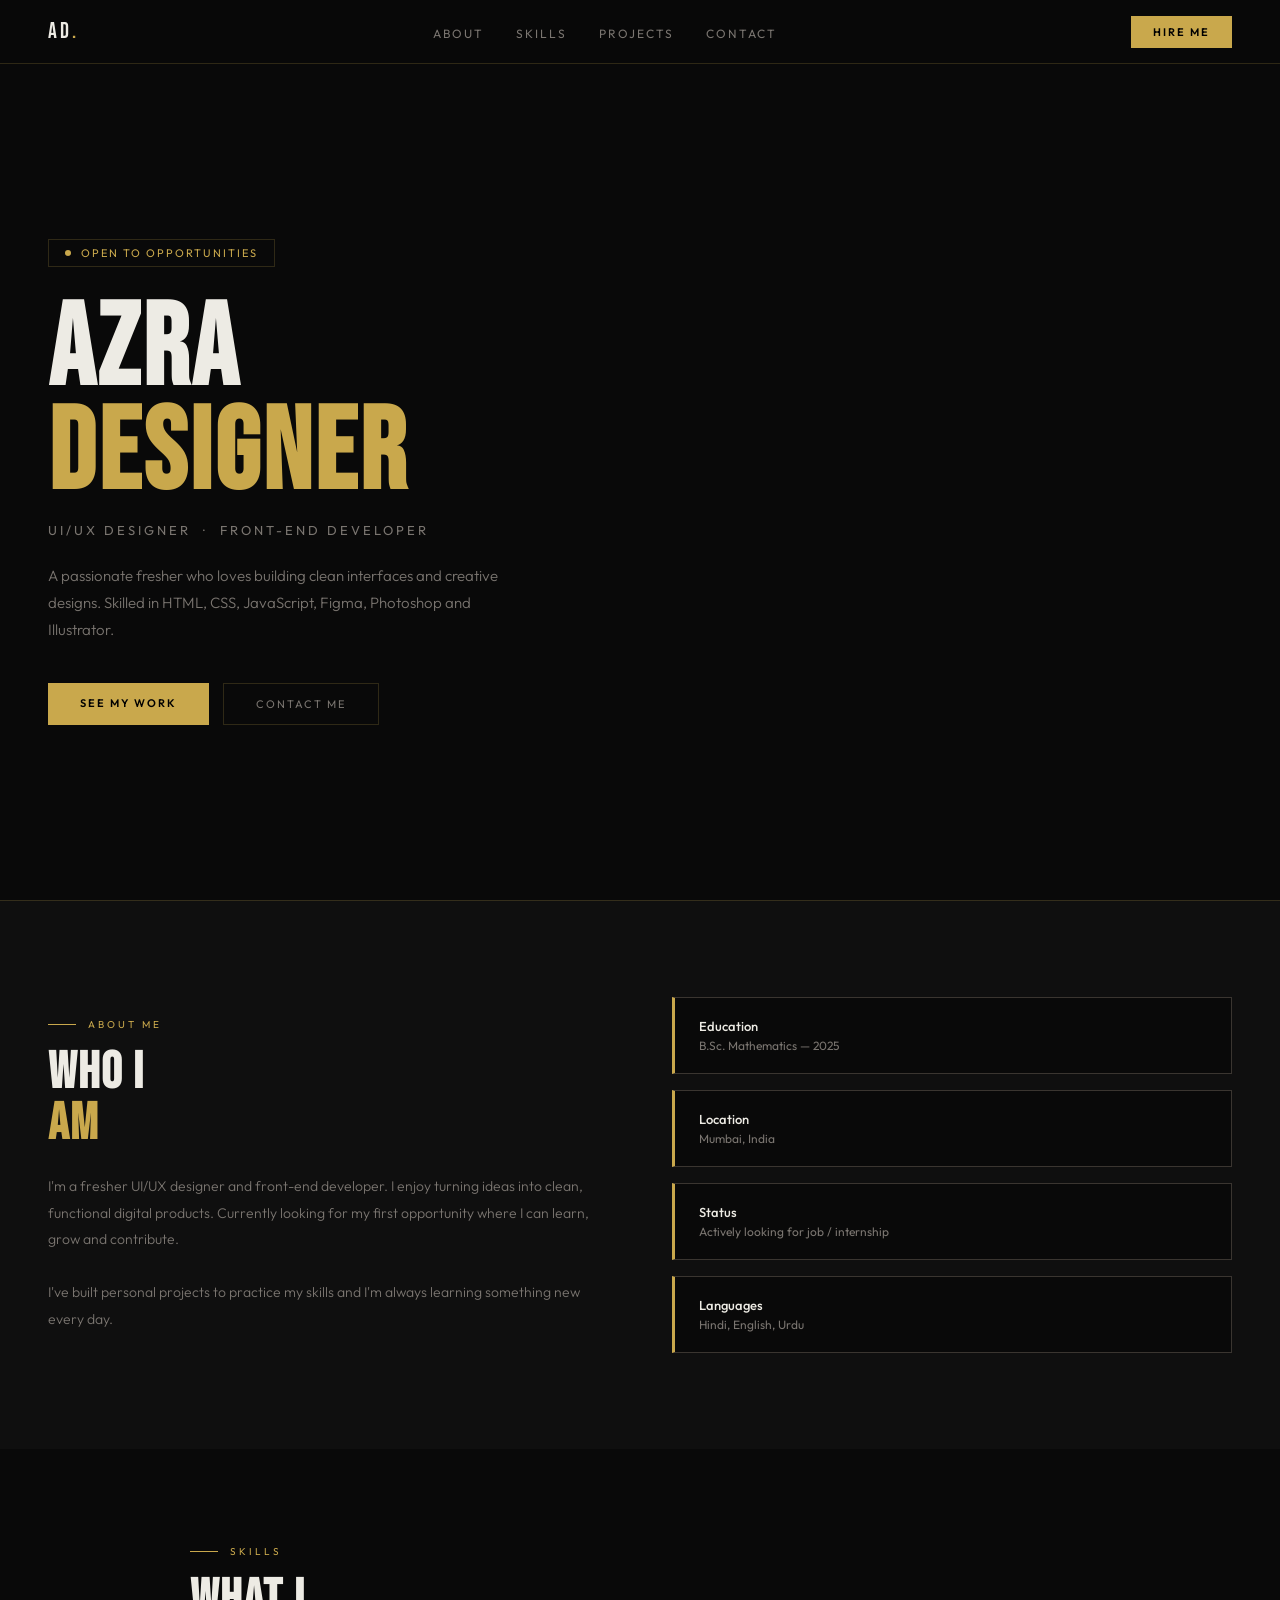
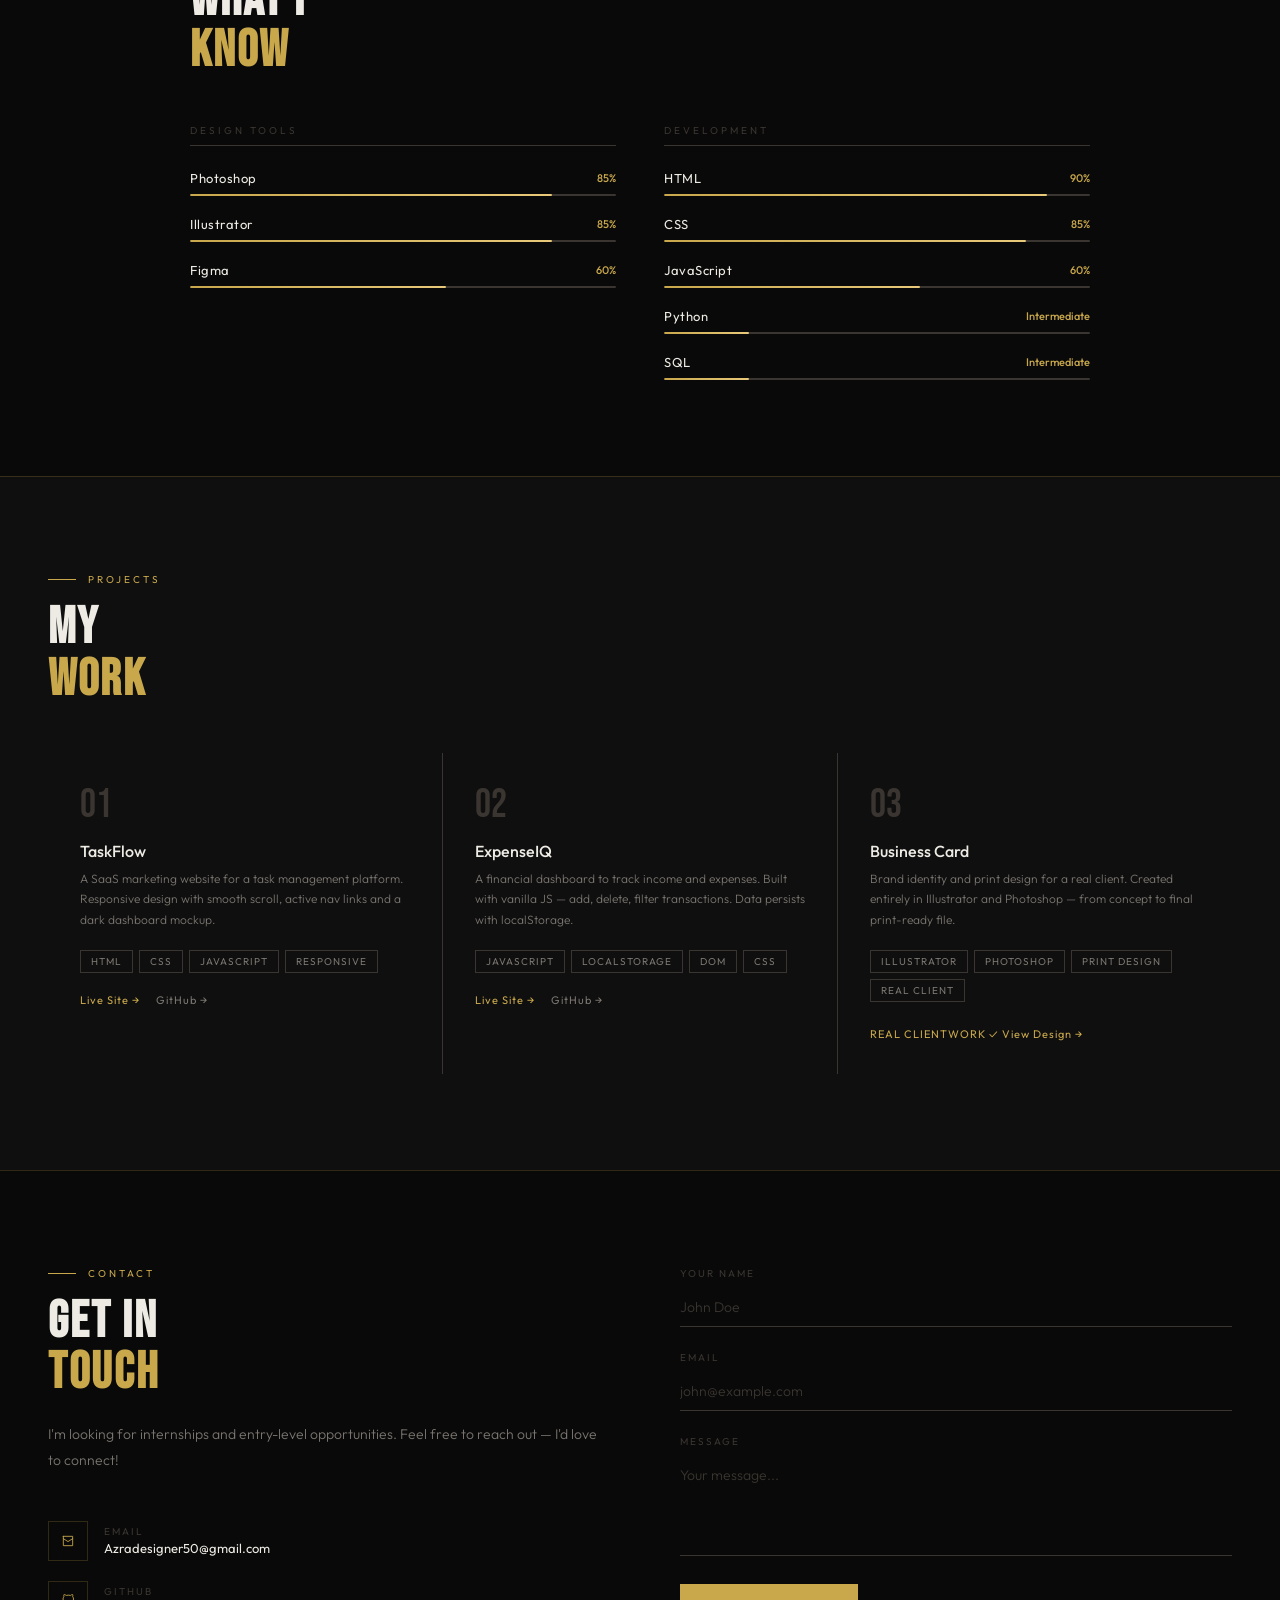
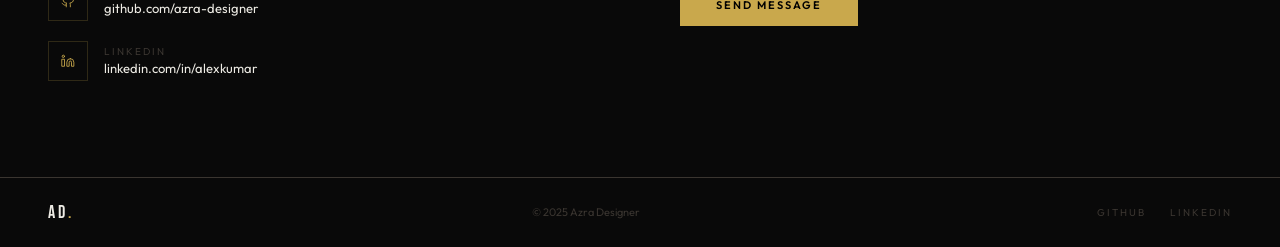
==== index.html @ 14e87a09 "initial portfolio website" ====
<!DOCTYPE html>
<html lang="en">

<head>
    <meta charset="UTF-8">
    <meta name="viewport" content="width=device-width, initial-scale=1.0">
    <title>Azra Designer — Portfolio</title>
    <link href="https://fonts.googleapis.com/css2?family=Bebas+Neue&family=Outfit:wght@300;400;500;600&display=swap"
        rel="stylesheet">

    <link rel="stylesheet" href="style.css">
    <script src="script.js" defer></script>
</head>

<body>

    <nav>
        <div class="logo">AD<span>.</span></div>
        <ul class="nav-links">
            <li><a href="#about">About</a></li>
            <li><a href="#skills">Skills</a></li>
            <li><a href="#projects">Projects</a></li>
            <li><a href="#contact">Contact</a></li>
        </ul>
        <a href="#contact" class="nav-btn">Hire me</a>
    </nav>

    <!-- HERO -->
    <section class="hero">
        <div class="hero-inner">
            <div class="hero-tag">Open to opportunities</div>
            <h1 class="hero-name">Azra<br><span>Designer</span></h1>
            <div class="hero-sub">UI/UX Designer &nbsp;·&nbsp; Front-end Developer</div>
            <p class="hero-desc">
                A passionate fresher who loves building clean interfaces and creative designs. Skilled in HTML, CSS,
                JavaScript, Figma, Photoshop and Illustrator.
            </p>
            <div class="hero-btns">
                <a href="#projects" class="btn-gold">See my work</a>
                <a href="#contact" class="btn-outline">Contact me</a>
            </div>
        </div>
    </section>

    <!-- ABOUT -->
    <section class="about" id="about">
        <div class="about-inner reveal">
            <div>
                <div class="section-tag"><span>About me</span></div>
                <h2 class="section-title">WHO I<br><span>AM</span></h2>
                <p class="about-text">
                    I'm a fresher UI/UX designer and front-end developer. I enjoy turning ideas into clean, functional
                    digital products. Currently looking for my first opportunity where I can learn, grow and contribute.
                    <br><br>
                    I've built personal projects to practice my skills and I'm always learning something new every day.
                </p>
            </div>
            <div class="about-cards">
                <div class="about-card">
                    <div class="about-card-title">Education</div>
                    <div class="about-card-sub">B.Sc. Mathematics — 2025</div>
                </div>
                <div class="about-card">
                    <div class="about-card-title">Location</div>
                    <div class="about-card-sub">Mumbai, India</div>
                </div>
                <div class="about-card">
                    <div class="about-card-title">Status</div>
                    <div class="about-card-sub">Actively looking for job / internship</div>
                </div>
                <div class="about-card">
                    <div class="about-card-title">Languages</div>
                    <div class="about-card-sub">Hindi, English, Urdu</div>
                </div>
            </div>
        </div>
    </section>

    <!-- SKILLS -->
    <section class="skills" id="skills">
        <div class="skills-inner">
            <div class="reveal">
                <div class="section-tag"><span>Skills</span></div>
                <h2 class="section-title">WHAT I<br><span>KNOW</span></h2>
            </div>
            <div class="skills-grid reveal">
                <div>
                    <div class="skill-group-title">Design tools</div>
                    <div class="skill-rows">
                        <div class="skill-row">
                            <div class="skill-row-top"><span class="skill-label">Photoshop</span><span
                                    class="skill-pct">85%</span></div>
                            <div class="skill-bar">
                                <div class="skill-fill" data-w="85"></div>
                            </div>
                        </div>
                        <div class="skill-row">
                            <div class="skill-row-top"><span class="skill-label">Illustrator</span><span
                                    class="skill-pct">85%</span></div>
                            <div class="skill-bar">
                                <div class="skill-fill" data-w="85"></div>
                            </div>
                        </div>
                        <div class="skill-row">
                            <div class="skill-row-top"><span class="skill-label">Figma</span><span
                                    class="skill-pct">60%</span></div>
                            <div class="skill-bar">
                                <div class="skill-fill" data-w="60"></div>
                            </div>
                        </div>
                    </div>
                </div>
                <div>
                    <div class="skill-group-title">Development</div>
                    <div class="skill-rows">
                        <div class="skill-row">
                            <div class="skill-row-top"><span class="skill-label">HTML</span><span
                                    class="skill-pct">90%</span></div>
                            <div class="skill-bar">
                                <div class="skill-fill" data-w="90"></div>
                            </div>
                        </div>
                        <div class="skill-row">
                            <div class="skill-row-top"><span class="skill-label">CSS</span><span
                                    class="skill-pct">85%</span></div>
                            <div class="skill-bar">
                                <div class="skill-fill" data-w="85"></div>
                            </div>
                        </div>
                        <div class="skill-row">
                            <div class="skill-row-top"><span class="skill-label">JavaScript</span><span
                                    class="skill-pct">60%</span></div>
                            <div class="skill-bar">
                                <div class="skill-fill" data-w="60"></div>
                            </div>
                        </div>

                        <div class="skill-row">
                            <div class="skill-row-top"><span class="skill-label">Python</span><span
                                    class="skill-pct">Intermediate</span></div>
                            <div class="skill-bar">
                                <div class="skill-fill" data-w="20"></div>
                            </div>
                        </div>
                        <div class="skill-row">
                            <div class="skill-row-top"><span class="skill-label">SQL</span><span
                                    class="skill-pct">Intermediate</span></div>
                            <div class="skill-bar">
                                <div class="skill-fill" data-w="20"></div>
                            </div>
                        </div>
                    </div>
                </div>
            </div>
        </div>
    </section>

    <!-- PROJECTS -->



    <!-- PROJECTS -->
    <section class="projects" id="projects">
        <div class="reveal">
            <div class="section-tag"><span>Projects</span></div>
            <h2 class="section-title">MY<br><span>WORK</span></h2>
        </div>
        <div class="projects-grid reveal">

            <div class="project-card">
                <div class="project-num">01</div>
                <div class="project-name">TaskFlow</div>
                <p class="project-info">A SaaS marketing website for a task management platform. Responsive design with
                    smooth scroll, active nav links and a dark dashboard mockup.</p>
                <div class="project-pills">
                    <span class="pill">HTML</span>
                    <span class="pill">CSS</span>
                    <span class="pill">JavaScript</span>
                    <span class="pill">Responsive</span>
                </div>
                <div style="display:flex;gap:1rem;margin-top:0.5rem;">
                    <a href=" https://azra-designer.github.io/PRODUCT-WEBSITE/" target="_blank" class="project-link"
                        style="opacity:1;">Live Site →</a>
                    <a href="https://github.com/Azra-designer?tab=repositories" target="_blank" class="project-link"
                        style="opacity:1;color:#7a7570;">GitHub →</a>
                </div>
            </div>

            <div class="project-card">
                <div class="project-num">02</div>
                <div class="project-name">ExpenseIQ</div>
                <p class="project-info">A financial dashboard to track income and expenses. Built with vanilla JS — add,
                    delete, filter transactions. Data persists with localStorage.</p>
                <div class="project-pills">
                    <span class="pill">JavaScript</span>
                    <span class="pill">localStorage</span>
                    <span class="pill">DOM</span>
                    <span class="pill">CSS</span>
                </div>
                <div style="display:flex;gap:1rem;margin-top:0.5rem;">
                    <a href="https://azra-designer.github.io/expense-tracker/" target="_blank" class="project-link"
                        style="opacity:1;">Live
                        Site →</a>
                    <a href="https://github.com/Azra-designer?tab=repositories" target="_blank" class="project-link"
                        style="opacity:1;color:#7a7570;">GitHub →</a>
                </div>
            </div>

            <div class="project-card">
                <div class="project-num">03</div>
                <div class="project-name">Business Card</div>
                <p class="project-info">Brand identity and print design for a real client. Created entirely in
                    Illustrator and Photoshop — from concept to final print-ready file.</p>
                <div class="project-pills">
                    <span class="pill">Illustrator</span>
                    <span class="pill">Photoshop</span>
                    <span class="pill">Print Design</span>
                    <span class="pill">Real Client</span>
                </div>
                <div style="margin-top:0.5rem;">
                    <span style="font-size:11px;letter-spacing:1px;text-transform:uppercase;color:#C9A84C;">Real
                        ClientWork ✓</span>
                    <a href="https://github.com/Azra-designer/business-card/blob/1de29bd24c59e6d8b1b17e371661de193fc1e377/lucky%20garage3-01.png"
                        target="_blank" class="project-link" style="opacity:1;">
                        View Design →
                    </a>
                </div>
            </div>

        </div>
    </section>



    <!-- CONTACT -->
    <section class="contact" id="contact">
        <div class="contact-inner reveal">
            <div class="contact-left">
                <div class="section-tag"><span>Contact</span></div>
                <h2 class="section-title">GET IN<br><span>TOUCH</span></h2>
                <p class="contact-sub">I'm looking for internships and entry-level opportunities. Feel free to reach out
                    — I'd love to connect!</p>
                <div class="contact-items">
                    <div class="contact-item">
                        <div class="c-icon"><svg viewBox="0 0 24 24">
                                <path d="M4 4h16v16H4V4zm0 4l8 5 8-5" />
                            </svg></div>
                        <div>
                            <div class="c-lbl">Email</div>
                            <div class="c-val">Azradesigner50@gmail.com</div>
                        </div>
                    </div>
                    <div class="contact-item">
                        <div class="c-icon"><svg viewBox="0 0 24 24">
                                <path
                                    d="M9 19c-5 1.5-5-2.5-7-3m14 6v-3.87a3.37 3.37 0 00-.94-2.61c3.14-.35 6.44-1.54 6.44-7A5.44 5.44 0 0020 4.77 5.07 5.07 0 0019.91 1S18.73.65 16 2.48a13.38 13.38 0 00-7 0C6.27.65 5.09 1 5.09 1A5.07 5.07 0 005 4.77a5.44 5.44 0 00-1.5 3.78c0 5.42 3.3 6.61 6.44 7A3.37 3.37 0 009 18.13V22" />
                            </svg></div>
                        <div>
                            <div class="c-lbl">GitHub</div>
                            <div class="c-val">github.com/azra-designer</div>
                        </div>
                    </div>
                    <div class="contact-item">
                        <div class="c-icon"><svg viewBox="0 0 24 24">
                                <path
                                    d="M16 8a6 6 0 016 6v7h-4v-7a2 2 0 00-2-2 2 2 0 00-2 2v7h-4v-7a6 6 0 016-6zM2 9h4v12H2z" />
                                <circle cx="4" cy="4" r="2" />
                            </svg></div>
                        <div>
                            <div class="c-lbl">LinkedIn</div>
                            <div class="c-val">linkedin.com/in/alexkumar</div>
                        </div>
                    </div>
                </div>
            </div>
            <form class="contact-form" onsubmit="return false;">
                <div class="f-group"><label>Your name</label><input type="text" placeholder="John Doe"></div>
                <div class="f-group"><label>Email</label><input type="email" placeholder="john@example.com"></div>
                <div class="f-group"><label>Message</label><textarea placeholder="Your message..."></textarea></div>
                <button class="f-submit" onclick="this.textContent='Sent ✓'; this.style.background='#4a7a3a';">Send
                    message</button>
            </form>
        </div>
    </section>

    <footer>
        <div class="f-logo">AD<span>.</span></div>
        <div class="f-copy">&copy; 2025 Azra Designer</div>
        <div class="f-socials">
            <a href="#">GitHub</a>
            <a href="#">LinkedIn</a>
        </div>
    </footer>
</body>

</html>
---- style.css ----
:root {
  --gold: #C9A84C;
  --gold-dim: rgba(201,168,76,0.12);
  --gold-border: rgba(201,168,76,0.2);
  --bg: #090909;
  --bg2: #0f0f0f;
  --text: #EDEBE4;
  --muted: #7a7570;
  --dim: #3a3530;
}
* { margin:0; padding:0; box-sizing:border-box; }
html { scroll-behavior:smooth; }
body { font-family:'Outfit',sans-serif; background:var(--bg); color:var(--text); }

/* NAV */
nav {
  position:fixed; top:0; left:0; right:0; z-index:100;
  padding:0 3rem; height:64px;
  display:flex; align-items:center; justify-content:space-between;
  background:rgba(9,9,9,0.9); backdrop-filter:blur(12px);
  border-bottom:1px solid var(--gold-border);
}
.logo { font-family:'Bebas Neue',cursive; font-size:22px; letter-spacing:3px; color:var(--text); }
.logo span { color:var(--gold); }
.nav-links { display:flex; gap:2rem; list-style:none; }
.nav-links a { font-size:12px; letter-spacing:2px; text-transform:uppercase; color:var(--muted); text-decoration:none; transition:color 0.3s; }
.nav-links a:hover { color:var(--gold); }
.nav-btn { font-size:11px; letter-spacing:2px; text-transform:uppercase; color:#000; background:var(--gold); padding:9px 22px; text-decoration:none; font-weight:600; transition:opacity 0.3s; }
.nav-btn:hover { opacity:0.85; }

/* HERO */
.hero {
  min-height:100vh; display:flex; align-items:center;
  padding:0 3rem; padding-top:64px; position:relative; overflow:hidden;
}
/* .hero::before {
  content:''; position:absolute; inset:0;
  background-image: linear-gradient(rgba(201,168,76,0.03) 1px,transparent 1px), linear-gradient(90deg,rgba(201,168,76,0.03) 1px,transparent 1px);
  background-size:50px 50px;
} */
.hero-inner { position:relative; z-index:2; max-width:700px; }
.hero-tag {
  display:inline-flex; align-items:center; gap:10px;
  border:1px solid var(--gold-border); padding:6px 16px;
  font-size:11px; letter-spacing:2px; text-transform:uppercase; color:var(--gold);
  margin-bottom:2rem;
}
.hero-tag::before { content:''; width:6px; height:6px; background:var(--gold); border-radius:50%; animation:blink 2s infinite; }
@keyframes blink { 0%,100%{opacity:1} 50%{opacity:0.3} }

.hero-name { font-family:'Bebas Neue',cursive; font-size:clamp(60px,9vw,120px); line-height:0.9; letter-spacing:3px; margin-bottom:1rem; }
.hero-name span { color:var(--gold); }
.hero-sub { font-size:13px; letter-spacing:3px; text-transform:uppercase; color:var(--muted); margin-bottom:1.5rem; }
.hero-desc { font-size:15px; color:var(--muted); line-height:1.8; font-weight:300; max-width:480px; margin-bottom:2.5rem; }
.hero-btns { display:flex; gap:14px; }
.btn-gold { background:var(--gold); color:#000; font-size:11px; letter-spacing:2px; text-transform:uppercase; padding:13px 32px; text-decoration:none; font-weight:600; transition:opacity 0.3s; }
.btn-gold:hover { opacity:0.85; }
.btn-outline { border:1px solid var(--gold-border); color:var(--muted); font-size:11px; letter-spacing:2px; text-transform:uppercase; padding:13px 32px; text-decoration:none; transition:all 0.3s; }
.btn-outline:hover { border-color:var(--gold); color:var(--gold); }

/* ABOUT */
.about { padding:6rem 3rem; background:var(--bg2); border-top:1px solid var(--gold-border); }
.about-inner { display:grid; grid-template-columns:1fr 1fr; gap:4rem; align-items:center; }
.section-tag { display:flex; align-items:center; gap:12px; margin-bottom:1rem; }
.section-tag::before { content:''; width:28px; height:1px; background:var(--gold); }
.section-tag span { font-size:10px; letter-spacing:3px; text-transform:uppercase; color:var(--gold); }
.section-title { font-family:'Bebas Neue',cursive; font-size:clamp(36px,4vw,52px); letter-spacing:2px; line-height:1; margin-bottom:1.5rem; }
.section-title span { color:var(--gold); }
.about-text { font-size:14px; color:var(--muted); line-height:1.9; font-weight:300; }
.about-cards { display:flex; flex-direction:column; gap:1rem; }
.about-card {
  background:var(--bg); border:1px solid var(--dim);
  padding:1.25rem 1.5rem; border-left:3px solid var(--gold);
}
.about-card-title { font-size:13px; font-weight:500; margin-bottom:4px; }
.about-card-sub { font-size:12px; color:var(--muted); }

/* SKILLS */
.skills { padding:6rem 3rem; }
.skills-inner { max-width:900px; margin:0 auto; }
.skills-grid { display:grid; grid-template-columns:1fr 1fr; gap:3rem; margin-top:3rem; }
.skill-group-title { font-size:10px; letter-spacing:3px; text-transform:uppercase; color:var(--dim); margin-bottom:1.5rem; padding-bottom:8px; border-bottom:1px solid var(--dim); }
.skill-rows { display:flex; flex-direction:column; gap:1.25rem; }
.skill-row { display:flex; flex-direction:column; gap:8px; }
.skill-row-top { display:flex; justify-content:space-between; align-items:center; }
.skill-label { font-size:13px; color:var(--text); letter-spacing:0.5px; }
.skill-pct { font-size:11px; color:var(--gold); font-weight:500; }
.skill-bar { height:2px; background:var(--dim); border-radius:2px; overflow:hidden; }
.skill-fill { height:100%; background:linear-gradient(90deg,var(--gold),#E8C97A); border-radius:2px; width:0; transition:width 1.2s cubic-bezier(0.4,0,0.2,1); }

/* PROJECTS */
.projects { padding:6rem 3rem; background:var(--bg2); border-top:1px solid var(--gold-border); }
.projects-grid { display:grid; grid-template-columns:repeat(3,1fr); gap:1px; background:var(--dim); margin-top:3rem; }
.project-card {
  background:var(--bg2); padding:2rem;
  position:relative; overflow:hidden; transition:background 0.3s;
}
.project-card:hover { background:var(--bg); }
.project-card::after {
  content:''; position:absolute; bottom:0; left:0; width:100%; height:2px;
  background:var(--gold); transform:scaleX(0); transform-origin:left; transition:transform 0.4s;
}
.project-card:hover::after { transform:scaleX(1); }
.project-num { font-family:'Bebas Neue',cursive; font-size:40px; color:var(--dim); line-height:1; margin-bottom:1rem; transition:color 0.3s; }
.project-card:hover .project-num { color:var(--gold-border); }
.project-name { font-size:16px; font-weight:500; margin-bottom:0.5rem; }
.project-info { font-size:12px; color:var(--muted); line-height:1.7; margin-bottom:1.25rem; font-weight:300; }
.project-pills { display:flex; flex-wrap:wrap; gap:6px; margin-bottom:1.25rem; }
.pill { font-size:10px; letter-spacing:1px; text-transform:uppercase; padding:4px 10px; border:1px solid var(--dim); color:var(--muted); }
.project-link { font-size:11px; letter-spacing:1px; color:var(--gold); text-decoration:none; display:inline-flex; align-items:center; gap:6px; opacity:0; transition:opacity 0.3s; }
.project-card:hover .project-link { opacity:1; }

/* CONTACT */
.contact { padding:6rem 3rem; border-top:1px solid var(--gold-border); }
.contact-inner { display:grid; grid-template-columns:1fr 1fr; gap:5rem; }
.contact-left {}
.contact-sub { font-size:14px; color:var(--muted); line-height:1.8; font-weight:300; margin-top:1.5rem; margin-bottom:3rem; }
.contact-items { display:flex; flex-direction:column; gap:1.25rem; }
.contact-item { display:flex; align-items:center; gap:1rem; }
.c-icon { width:40px; height:40px; border:1px solid var(--gold-border); display:flex; align-items:center; justify-content:center; flex-shrink:0; }
.c-icon svg { width:14px; height:14px; stroke:var(--gold); fill:none; stroke-width:1.5; stroke-linecap:round; }
.c-lbl { font-size:10px; letter-spacing:2px; text-transform:uppercase; color:var(--dim); }
.c-val { font-size:13px; color:var(--text); margin-top:2px; }
.contact-form { display:flex; flex-direction:column; gap:1.5rem; }
.f-group label { display:block; font-size:10px; letter-spacing:2px; text-transform:uppercase; color:var(--dim); margin-bottom:8px; }
.f-group input, .f-group textarea {
  width:100%; background:transparent; border:none; border-bottom:1px solid var(--dim);
  padding:10px 0; color:var(--text); font-family:'Outfit',sans-serif; font-size:14px; font-weight:300; outline:none; transition:border-color 0.3s;
}
.f-group input:focus, .f-group textarea:focus { border-bottom-color:var(--gold); }
.f-group textarea { resize:none; height:100px; }
.f-group input::placeholder, .f-group textarea::placeholder { color:var(--dim); }
.f-submit {
  background:var(--gold); color:#000; border:none; font-family:'Outfit',sans-serif;
  font-size:11px; letter-spacing:2px; text-transform:uppercase; padding:14px 36px;
  cursor:pointer; font-weight:600; align-self:flex-start; transition:opacity 0.3s;
}
.f-submit:hover { opacity:0.85; }

/* FOOTER */
footer {
  padding:1.5rem 3rem; border-top:1px solid var(--dim);
  display:flex; align-items:center; justify-content:space-between;
}
.f-logo { font-family:'Bebas Neue',cursive; font-size:18px; letter-spacing:3px; }
.f-logo span { color:var(--gold); }
.f-copy { font-size:11px; color:var(--dim); }
.f-socials { display:flex; gap:1.5rem; }
.f-socials a { font-size:10px; letter-spacing:2px; text-transform:uppercase; color:var(--dim); text-decoration:none; transition:color 0.3s; }
.f-socials a:hover { color:var(--gold); }

/* REVEAL */
.reveal { opacity:0; transform:translateY(24px); transition:opacity 0.7s ease, transform 0.7s ease; }
.reveal.on { opacity:1; transform:translateY(0); }
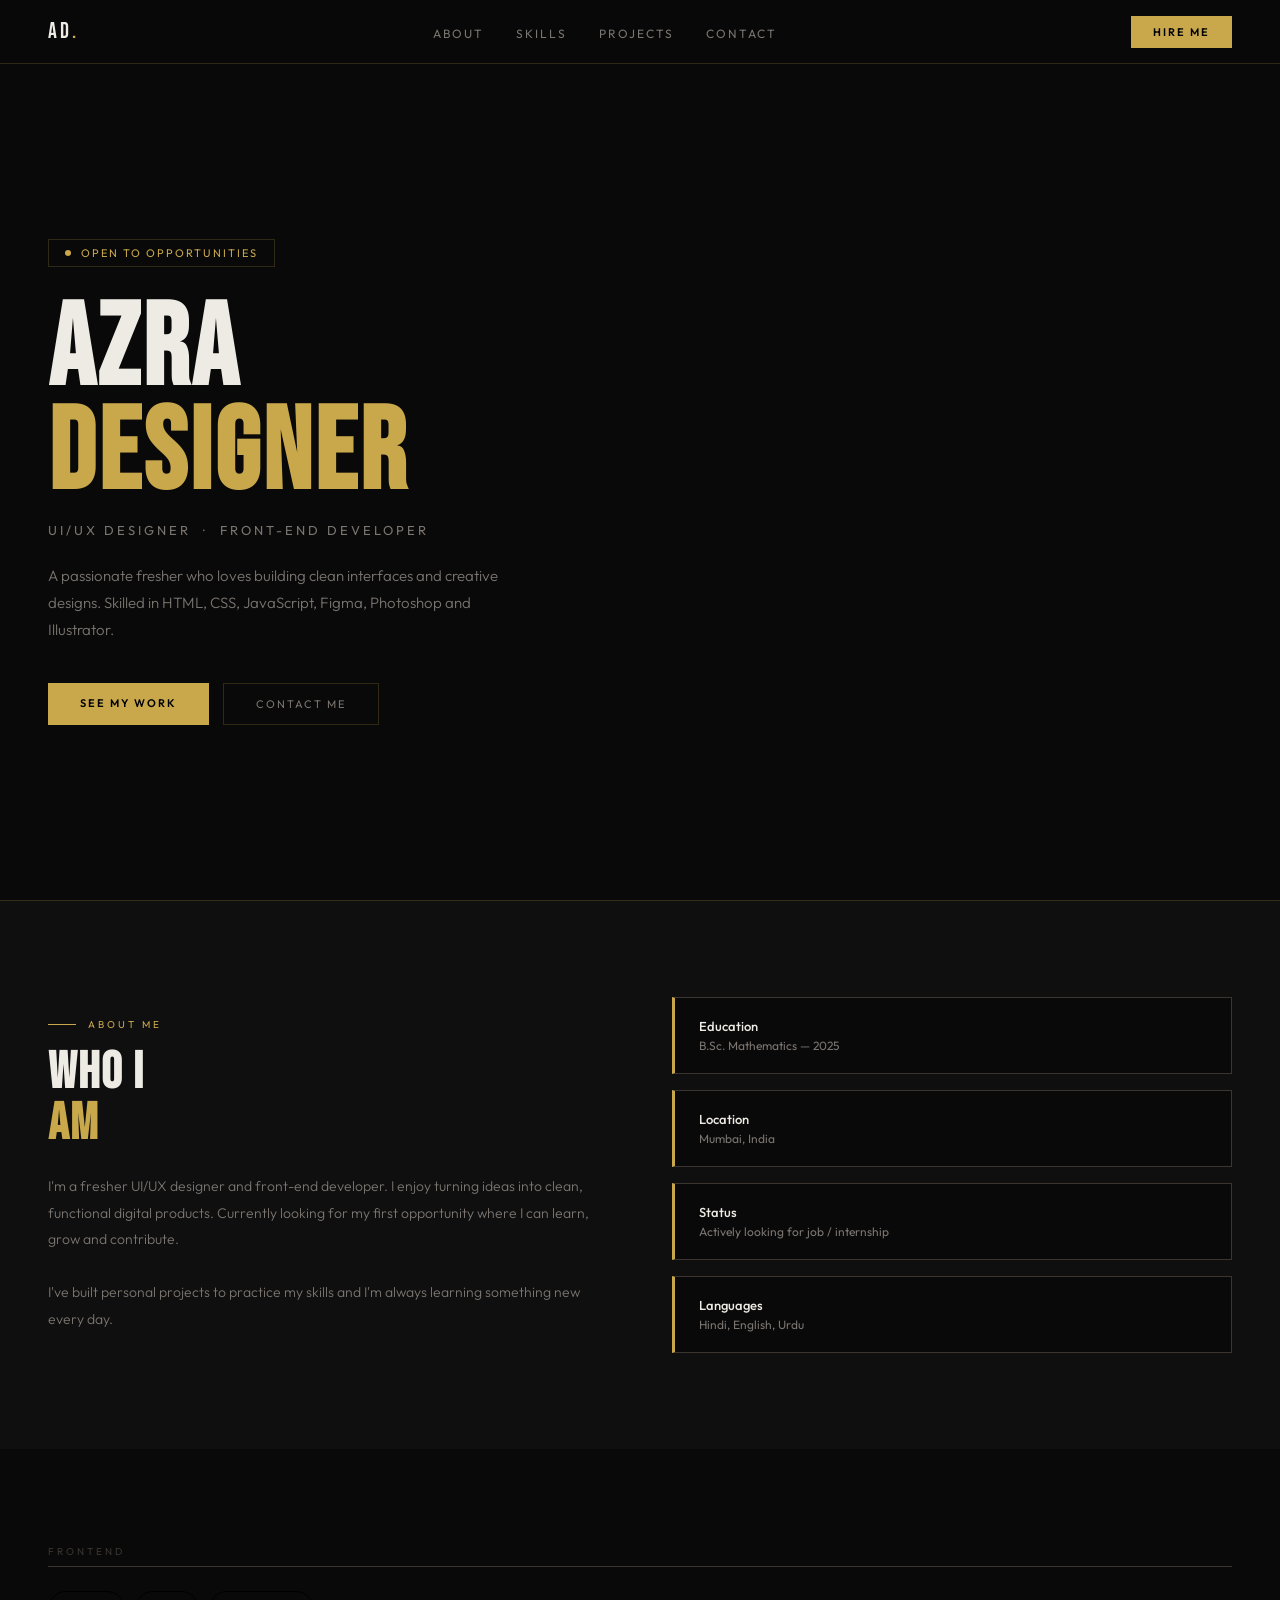
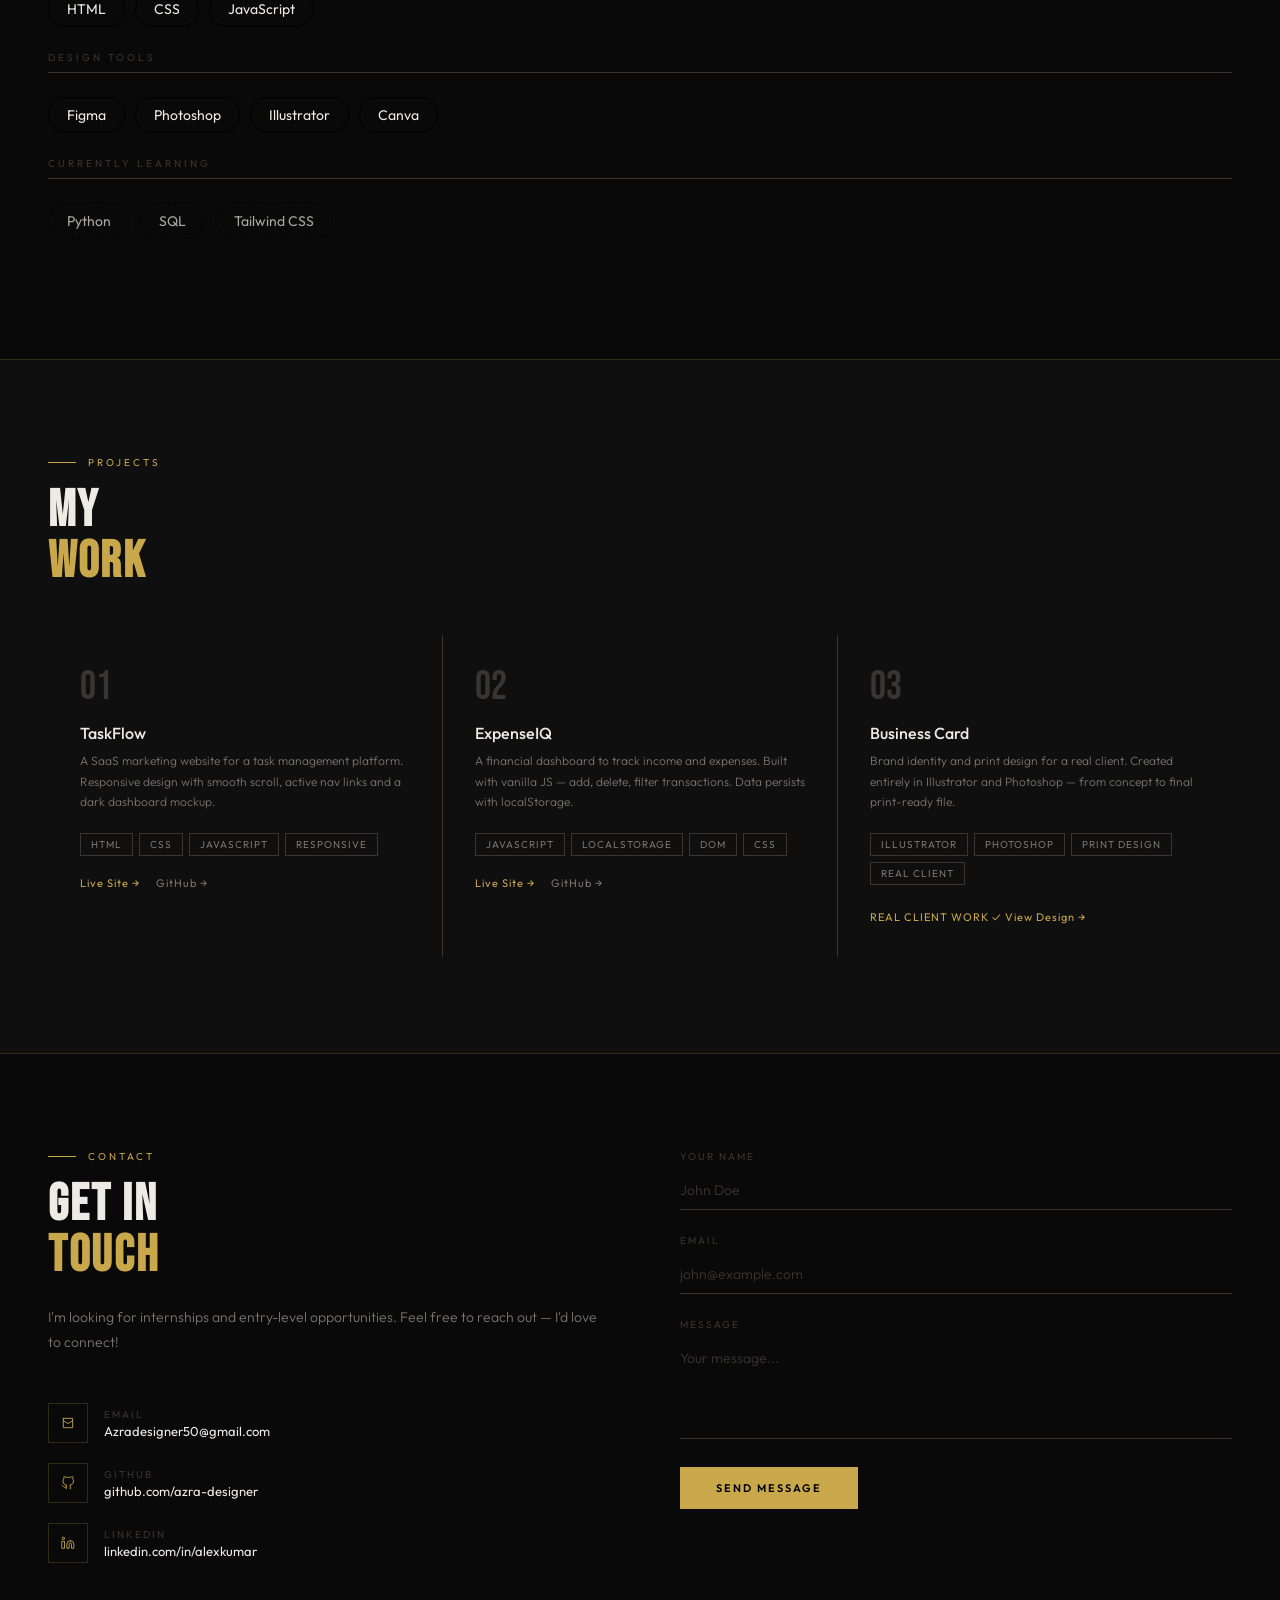
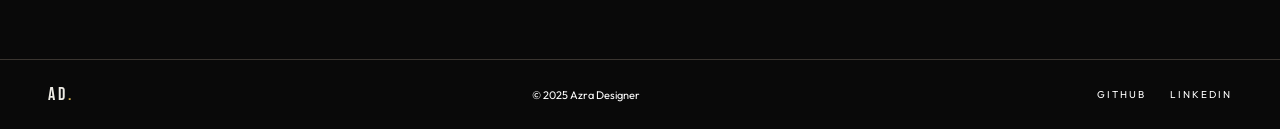
==== commit c8753fae: "updated project files and improvements" ====
--- a/index.html
+++ b/index.html
@@ -7,7 +7,6 @@
     <title>Azra Designer — Portfolio</title>
     <link href="https://fonts.googleapis.com/css2?family=Bebas+Neue&family=Outfit:wght@300;400;500;600&display=swap"
         rel="stylesheet">
-
     <link rel="stylesheet" href="style.css">
     <script src="script.js" defer></script>
 </head>
@@ -23,7 +22,18 @@
             <li><a href="#contact">Contact</a></li>
         </ul>
         <a href="#contact" class="nav-btn">Hire me</a>
+        <button class="hamburger" id="hamburger" aria-label="Menu">
+            <span></span><span></span><span></span>
+        </button>
     </nav>
+
+    <div class="mobile-menu" id="mobileMenu">
+        <a href="#about" onclick="closeMenu()">About</a>
+        <a href="#skills" onclick="closeMenu()">Skills</a>
+        <a href="#projects" onclick="closeMenu()">Projects</a>
+        <a href="#contact" onclick="closeMenu()">Contact</a>
+        <a href="#contact" class="mob-hire" onclick="closeMenu()">Hire me →</a>
+    </div>
 
     <!-- HERO -->
     <section class="hero">
@@ -78,87 +88,30 @@
 
     <!-- SKILLS -->
     <section class="skills" id="skills">
-        <div class="skills-inner">
-            <div class="reveal">
-                <div class="section-tag"><span>Skills</span></div>
-                <h2 class="section-title">WHAT I<br><span>KNOW</span></h2>
-            </div>
-            <div class="skills-grid reveal">
-                <div>
-                    <div class="skill-group-title">Design tools</div>
-                    <div class="skill-rows">
-                        <div class="skill-row">
-                            <div class="skill-row-top"><span class="skill-label">Photoshop</span><span
-                                    class="skill-pct">85%</span></div>
-                            <div class="skill-bar">
-                                <div class="skill-fill" data-w="85"></div>
-                            </div>
-                        </div>
-                        <div class="skill-row">
-                            <div class="skill-row-top"><span class="skill-label">Illustrator</span><span
-                                    class="skill-pct">85%</span></div>
-                            <div class="skill-bar">
-                                <div class="skill-fill" data-w="85"></div>
-                            </div>
-                        </div>
-                        <div class="skill-row">
-                            <div class="skill-row-top"><span class="skill-label">Figma</span><span
-                                    class="skill-pct">60%</span></div>
-                            <div class="skill-bar">
-                                <div class="skill-fill" data-w="60"></div>
-                            </div>
-                        </div>
-                    </div>
-                </div>
-                <div>
-                    <div class="skill-group-title">Development</div>
-                    <div class="skill-rows">
-                        <div class="skill-row">
-                            <div class="skill-row-top"><span class="skill-label">HTML</span><span
-                                    class="skill-pct">90%</span></div>
-                            <div class="skill-bar">
-                                <div class="skill-fill" data-w="90"></div>
-                            </div>
-                        </div>
-                        <div class="skill-row">
-                            <div class="skill-row-top"><span class="skill-label">CSS</span><span
-                                    class="skill-pct">85%</span></div>
-                            <div class="skill-bar">
-                                <div class="skill-fill" data-w="85"></div>
-                            </div>
-                        </div>
-                        <div class="skill-row">
-                            <div class="skill-row-top"><span class="skill-label">JavaScript</span><span
-                                    class="skill-pct">60%</span></div>
-                            <div class="skill-bar">
-                                <div class="skill-fill" data-w="60"></div>
-                            </div>
-                        </div>
-
-                        <div class="skill-row">
-                            <div class="skill-row-top"><span class="skill-label">Python</span><span
-                                    class="skill-pct">Intermediate</span></div>
-                            <div class="skill-bar">
-                                <div class="skill-fill" data-w="20"></div>
-                            </div>
-                        </div>
-                        <div class="skill-row">
-                            <div class="skill-row-top"><span class="skill-label">SQL</span><span
-                                    class="skill-pct">Intermediate</span></div>
-                            <div class="skill-bar">
-                                <div class="skill-fill" data-w="20"></div>
-                            </div>
-                        </div>
-                    </div>
-                </div>
-            </div>
-        </div>
-    </section>
-
-    <!-- PROJECTS -->
-
-
-
+        <div class="skill-group-title">Frontend</div>
+        <div class="skill-tags">
+            <span class="tag">HTML</span>
+            <span class="tag">CSS</span>
+            <span class="tag">JavaScript</span>
+        </div>
+
+        <div class="skill-group-title">Design Tools</div>
+        <div class="skill-tags">
+            <span class="tag">Figma</span>
+            <span class="tag">Photoshop</span>
+            <span class="tag">Illustrator</span>
+            <span class="tag">Canva</span>
+        </div>
+
+        <div class="skill-group-title">Currently Learning</div>
+        <div class="skill-tags">
+            <span class="tag learning">Python</span>
+            <span class="tag learning">SQL</span>
+            <span class="tag learning">Tailwind CSS</span>
+        </div>
+    </section>
+
+    
     <!-- PROJECTS -->
     <section class="projects" id="projects">
         <div class="reveal">
@@ -179,7 +132,7 @@
                     <span class="pill">Responsive</span>
                 </div>
                 <div style="display:flex;gap:1rem;margin-top:0.5rem;">
-                    <a href=" https://azra-designer.github.io/PRODUCT-WEBSITE/" target="_blank" class="project-link"
+                    <a href="https://azra-designer.github.io/PRODUCT-WEBSITE/" target="_blank" class="project-link"
                         style="opacity:1;">Live Site →</a>
                     <a href="https://github.com/Azra-designer?tab=repositories" target="_blank" class="project-link"
                         style="opacity:1;color:#7a7570;">GitHub →</a>
@@ -199,8 +152,7 @@
                 </div>
                 <div style="display:flex;gap:1rem;margin-top:0.5rem;">
                     <a href="https://azra-designer.github.io/expense-tracker/" target="_blank" class="project-link"
-                        style="opacity:1;">Live
-                        Site →</a>
+                        style="opacity:1;">Live Site →</a>
                     <a href="https://github.com/Azra-designer?tab=repositories" target="_blank" class="project-link"
                         style="opacity:1;color:#7a7570;">GitHub →</a>
                 </div>
@@ -218,19 +170,15 @@
                     <span class="pill">Real Client</span>
                 </div>
                 <div style="margin-top:0.5rem;">
-                    <span style="font-size:11px;letter-spacing:1px;text-transform:uppercase;color:#C9A84C;">Real
-                        ClientWork ✓</span>
-                    <a href="https://github.com/Azra-designer/business-card/blob/1de29bd24c59e6d8b1b17e371661de193fc1e377/lucky%20garage3-01.png"
-                        target="_blank" class="project-link" style="opacity:1;">
-                        View Design →
-                    </a>
-                </div>
-            </div>
-
-        </div>
-    </section>
-
-
+                    <span style="font-size:11px;letter-spacing:1px;text-transform:uppercase;color:#C9A84C;">Real Client
+                        Work ✓</span>
+                    <a href="https://github.com/Azra-designer/business-card/blob/6fb1fa4833d14684f92efcc4aea73dbddb8106cd/lucky%20garage3.png"
+                        target="_blank" class="project-link" style="opacity:1;">View Design →</a>
+                </div>
+            </div>
+
+        </div>
+    </section>
 
     <!-- CONTACT -->
     <section class="contact" id="contact">
@@ -273,12 +221,20 @@
                     </div>
                 </div>
             </div>
-            <form class="contact-form" onsubmit="return false;">
-                <div class="f-group"><label>Your name</label><input type="text" placeholder="John Doe"></div>
-                <div class="f-group"><label>Email</label><input type="email" placeholder="john@example.com"></div>
-                <div class="f-group"><label>Message</label><textarea placeholder="Your message..."></textarea></div>
-                <button class="f-submit" onclick="this.textContent='Sent ✓'; this.style.background='#4a7a3a';">Send
-                    message</button>
+            <form class="contact-form" action="https://formspree.io/f/myknlyva" method="POST">
+                <div class="f-group">
+                    <label>Your name</label>
+                    <input type="text" name="name" placeholder="John Doe" required>
+                </div>
+                <div class="f-group">
+                    <label>Email</label>
+                    <input type="email" name="_replyto" placeholder="john@example.com" required>
+                </div>
+                <div class="f-group">
+                    <label>Message</label>
+                    <textarea name="message" placeholder="Your message..." required></textarea>
+                </div>
+                <button type="submit" class="f-submit">Send message</button>
             </form>
         </div>
     </section>
@@ -291,6 +247,7 @@
             <a href="#">LinkedIn</a>
         </div>
     </footer>
+
 </body>
 
 </html>
--- a/style.css
+++ b/style.css
@@ -1,4 +1,3 @@
-
 :root {
   --gold: #C9A84C;
   --gold-dim: rgba(201,168,76,0.12);
@@ -29,16 +28,43 @@
 .nav-btn { font-size:11px; letter-spacing:2px; text-transform:uppercase; color:#000; background:var(--gold); padding:9px 22px; text-decoration:none; font-weight:600; transition:opacity 0.3s; }
 .nav-btn:hover { opacity:0.85; }
 
+/* HAMBURGER */
+.hamburger {
+  display:none; flex-direction:column; gap:5px;
+  cursor:pointer; background:none; border:none; padding:4px;
+}
+.hamburger span {
+  display:block; width:24px; height:2px;
+  background:var(--text); border-radius:2px; transition:all 0.3s;
+}
+.hamburger.open span:nth-child(1) { transform:translateY(7px) rotate(45deg); }
+.hamburger.open span:nth-child(2) { opacity:0; }
+.hamburger.open span:nth-child(3) { transform:translateY(-7px) rotate(-45deg); }
+
+/* MOBILE MENU */
+.mobile-menu {
+  display:none; position:fixed;
+  top:64px; left:0; right:0; z-index:99;
+  background:rgba(9,9,9,0.98); backdrop-filter:blur(12px);
+  border-bottom:1px solid var(--gold-border);
+  flex-direction:column; padding:1.5rem 2rem; gap:0;
+}
+.mobile-menu.open { display:flex; }
+.mobile-menu a {
+  font-size:13px; letter-spacing:2px; text-transform:uppercase;
+  color:var(--muted); text-decoration:none;
+  padding:1rem 0; border-bottom:1px solid var(--dim);
+  transition:color 0.3s;
+}
+.mobile-menu a:last-child { border-bottom:none; }
+.mobile-menu a:hover { color:var(--gold); }
+.mobile-menu .mob-hire { color:var(--gold); margin-top:0.5rem; }
+
 /* HERO */
 .hero {
   min-height:100vh; display:flex; align-items:center;
   padding:0 3rem; padding-top:64px; position:relative; overflow:hidden;
 }
-/* .hero::before {
-  content:''; position:absolute; inset:0;
-  background-image: linear-gradient(rgba(201,168,76,0.03) 1px,transparent 1px), linear-gradient(90deg,rgba(201,168,76,0.03) 1px,transparent 1px);
-  background-size:50px 50px;
-} */
 .hero-inner { position:relative; z-index:2; max-width:700px; }
 .hero-tag {
   display:inline-flex; align-items:center; gap:10px;
@@ -48,12 +74,11 @@
 }
 .hero-tag::before { content:''; width:6px; height:6px; background:var(--gold); border-radius:50%; animation:blink 2s infinite; }
 @keyframes blink { 0%,100%{opacity:1} 50%{opacity:0.3} }
-
 .hero-name { font-family:'Bebas Neue',cursive; font-size:clamp(60px,9vw,120px); line-height:0.9; letter-spacing:3px; margin-bottom:1rem; }
 .hero-name span { color:var(--gold); }
 .hero-sub { font-size:13px; letter-spacing:3px; text-transform:uppercase; color:var(--muted); margin-bottom:1.5rem; }
 .hero-desc { font-size:15px; color:var(--muted); line-height:1.8; font-weight:300; max-width:480px; margin-bottom:2.5rem; }
-.hero-btns { display:flex; gap:14px; }
+.hero-btns { display:flex; gap:14px; flex-wrap:wrap; }
 .btn-gold { background:var(--gold); color:#000; font-size:11px; letter-spacing:2px; text-transform:uppercase; padding:13px 32px; text-decoration:none; font-weight:600; transition:opacity 0.3s; }
 .btn-gold:hover { opacity:0.85; }
 .btn-outline { border:1px solid var(--gold-border); color:var(--muted); font-size:11px; letter-spacing:2px; text-transform:uppercase; padding:13px 32px; text-decoration:none; transition:all 0.3s; }
@@ -69,10 +94,7 @@
 .section-title span { color:var(--gold); }
 .about-text { font-size:14px; color:var(--muted); line-height:1.9; font-weight:300; }
 .about-cards { display:flex; flex-direction:column; gap:1rem; }
-.about-card {
-  background:var(--bg); border:1px solid var(--dim);
-  padding:1.25rem 1.5rem; border-left:3px solid var(--gold);
-}
+.about-card { background:var(--bg); border:1px solid var(--dim); padding:1.25rem 1.5rem; border-left:3px solid var(--gold); }
 .about-card-title { font-size:13px; font-weight:500; margin-bottom:4px; }
 .about-card-sub { font-size:12px; color:var(--muted); }
 
@@ -92,15 +114,9 @@
 /* PROJECTS */
 .projects { padding:6rem 3rem; background:var(--bg2); border-top:1px solid var(--gold-border); }
 .projects-grid { display:grid; grid-template-columns:repeat(3,1fr); gap:1px; background:var(--dim); margin-top:3rem; }
-.project-card {
-  background:var(--bg2); padding:2rem;
-  position:relative; overflow:hidden; transition:background 0.3s;
-}
+.project-card { background:var(--bg2); padding:2rem; position:relative; overflow:hidden; transition:background 0.3s; }
 .project-card:hover { background:var(--bg); }
-.project-card::after {
-  content:''; position:absolute; bottom:0; left:0; width:100%; height:2px;
-  background:var(--gold); transform:scaleX(0); transform-origin:left; transition:transform 0.4s;
-}
+.project-card::after { content:''; position:absolute; bottom:0; left:0; width:100%; height:2px; background:var(--gold); transform:scaleX(0); transform-origin:left; transition:transform 0.4s; }
 .project-card:hover::after { transform:scaleX(1); }
 .project-num { font-family:'Bebas Neue',cursive; font-size:40px; color:var(--dim); line-height:1; margin-bottom:1rem; transition:color 0.3s; }
 .project-card:hover .project-num { color:var(--gold-border); }
@@ -114,7 +130,6 @@
 /* CONTACT */
 .contact { padding:6rem 3rem; border-top:1px solid var(--gold-border); }
 .contact-inner { display:grid; grid-template-columns:1fr 1fr; gap:5rem; }
-.contact-left {}
 .contact-sub { font-size:14px; color:var(--muted); line-height:1.8; font-weight:300; margin-top:1.5rem; margin-bottom:3rem; }
 .contact-items { display:flex; flex-direction:column; gap:1.25rem; }
 .contact-item { display:flex; align-items:center; gap:1rem; }
@@ -124,32 +139,88 @@
 .c-val { font-size:13px; color:var(--text); margin-top:2px; }
 .contact-form { display:flex; flex-direction:column; gap:1.5rem; }
 .f-group label { display:block; font-size:10px; letter-spacing:2px; text-transform:uppercase; color:var(--dim); margin-bottom:8px; }
-.f-group input, .f-group textarea {
-  width:100%; background:transparent; border:none; border-bottom:1px solid var(--dim);
-  padding:10px 0; color:var(--text); font-family:'Outfit',sans-serif; font-size:14px; font-weight:300; outline:none; transition:border-color 0.3s;
-}
+.f-group input, .f-group textarea { width:100%; background:transparent; border:none; border-bottom:1px solid var(--dim); padding:10px 0; color:var(--text); font-family:'Outfit',sans-serif; font-size:14px; font-weight:300; outline:none; transition:border-color 0.3s; }
 .f-group input:focus, .f-group textarea:focus { border-bottom-color:var(--gold); }
 .f-group textarea { resize:none; height:100px; }
 .f-group input::placeholder, .f-group textarea::placeholder { color:var(--dim); }
-.f-submit {
-  background:var(--gold); color:#000; border:none; font-family:'Outfit',sans-serif;
-  font-size:11px; letter-spacing:2px; text-transform:uppercase; padding:14px 36px;
-  cursor:pointer; font-weight:600; align-self:flex-start; transition:opacity 0.3s;
-}
+.f-submit { background:var(--gold); color:#000; border:none; font-family:'Outfit',sans-serif; font-size:11px; letter-spacing:2px; text-transform:uppercase; padding:14px 36px; cursor:pointer; font-weight:600; align-self:flex-start; transition:opacity 0.3s; }
 .f-submit:hover { opacity:0.85; }
 
 /* FOOTER */
-footer {
-  padding:1.5rem 3rem; border-top:1px solid var(--dim);
-  display:flex; align-items:center; justify-content:space-between;
-}
+footer { padding:1.5rem 3rem; border-top:1px solid var(--dim); display:flex; align-items:center; justify-content:space-between; }
 .f-logo { font-family:'Bebas Neue',cursive; font-size:18px; letter-spacing:3px; }
 .f-logo span { color:var(--gold); }
-.f-copy { font-size:11px; color:var(--dim); }
+.f-copy { font-size:11px; color: #ffffff;; }
 .f-socials { display:flex; gap:1.5rem; }
-.f-socials a { font-size:10px; letter-spacing:2px; text-transform:uppercase; color:var(--dim); text-decoration:none; transition:color 0.3s; }
+.f-socials a { font-size:10px; letter-spacing:2px; text-transform:uppercase;   color: #ffffff;; text-decoration:none; transition:color 0.3s; }
 .f-socials a:hover { color:var(--gold); }
 
 /* REVEAL */
 .reveal { opacity:0; transform:translateY(24px); transition:opacity 0.7s ease, transform 0.7s ease; }
 .reveal.on { opacity:1; transform:translateY(0); }
+
+/* ── RESPONSIVE ── */
+@media (max-width: 768px) {
+  /* Nav */
+  nav { padding:0 1.5rem; }
+  .nav-links, .nav-btn { display:none; }
+  .hamburger { display:flex; }
+
+  /* Hero */
+  .hero { padding:0 1.5rem; padding-top:64px; }
+  .hero-name { font-size:clamp(52px,14vw,80px); }
+
+  /* About */
+  .about { padding:4rem 1.5rem; }
+  .about-inner { grid-template-columns:1fr; gap:2.5rem; }
+
+  /* Skills */
+  .skills { padding:4rem 1.5rem; }
+  .skills-grid { grid-template-columns:1fr; gap:2rem; }
+
+  /* Projects */
+  .projects { padding:4rem 1.5rem; }
+  .projects-grid { grid-template-columns:1fr; }
+  .project-link { opacity:1 !important; }
+
+  /* Contact */
+  .contact { padding:4rem 1.5rem; }
+  .contact-inner { grid-template-columns:1fr; gap:3rem; }
+
+  /* Footer */
+  footer { flex-direction:column; gap:1rem; text-align:center; padding:1.5rem; }
+}
+
+
+
+
+
+
+
+
+
+
+
+
+
+
+
+
+.skill-tags {
+    display: flex;
+    flex-wrap: wrap;
+    gap: 10px;
+    margin-bottom: 1.5rem;
+}
+
+.tag {
+    padding: 8px 18px;
+    border: 1px solid #000;
+    border-radius: 999px;
+    font-size: 14px;
+}
+
+.tag.learning {
+    border-style: dashed; /* dashed = still learning */
+    opacity: 0.7;
+}
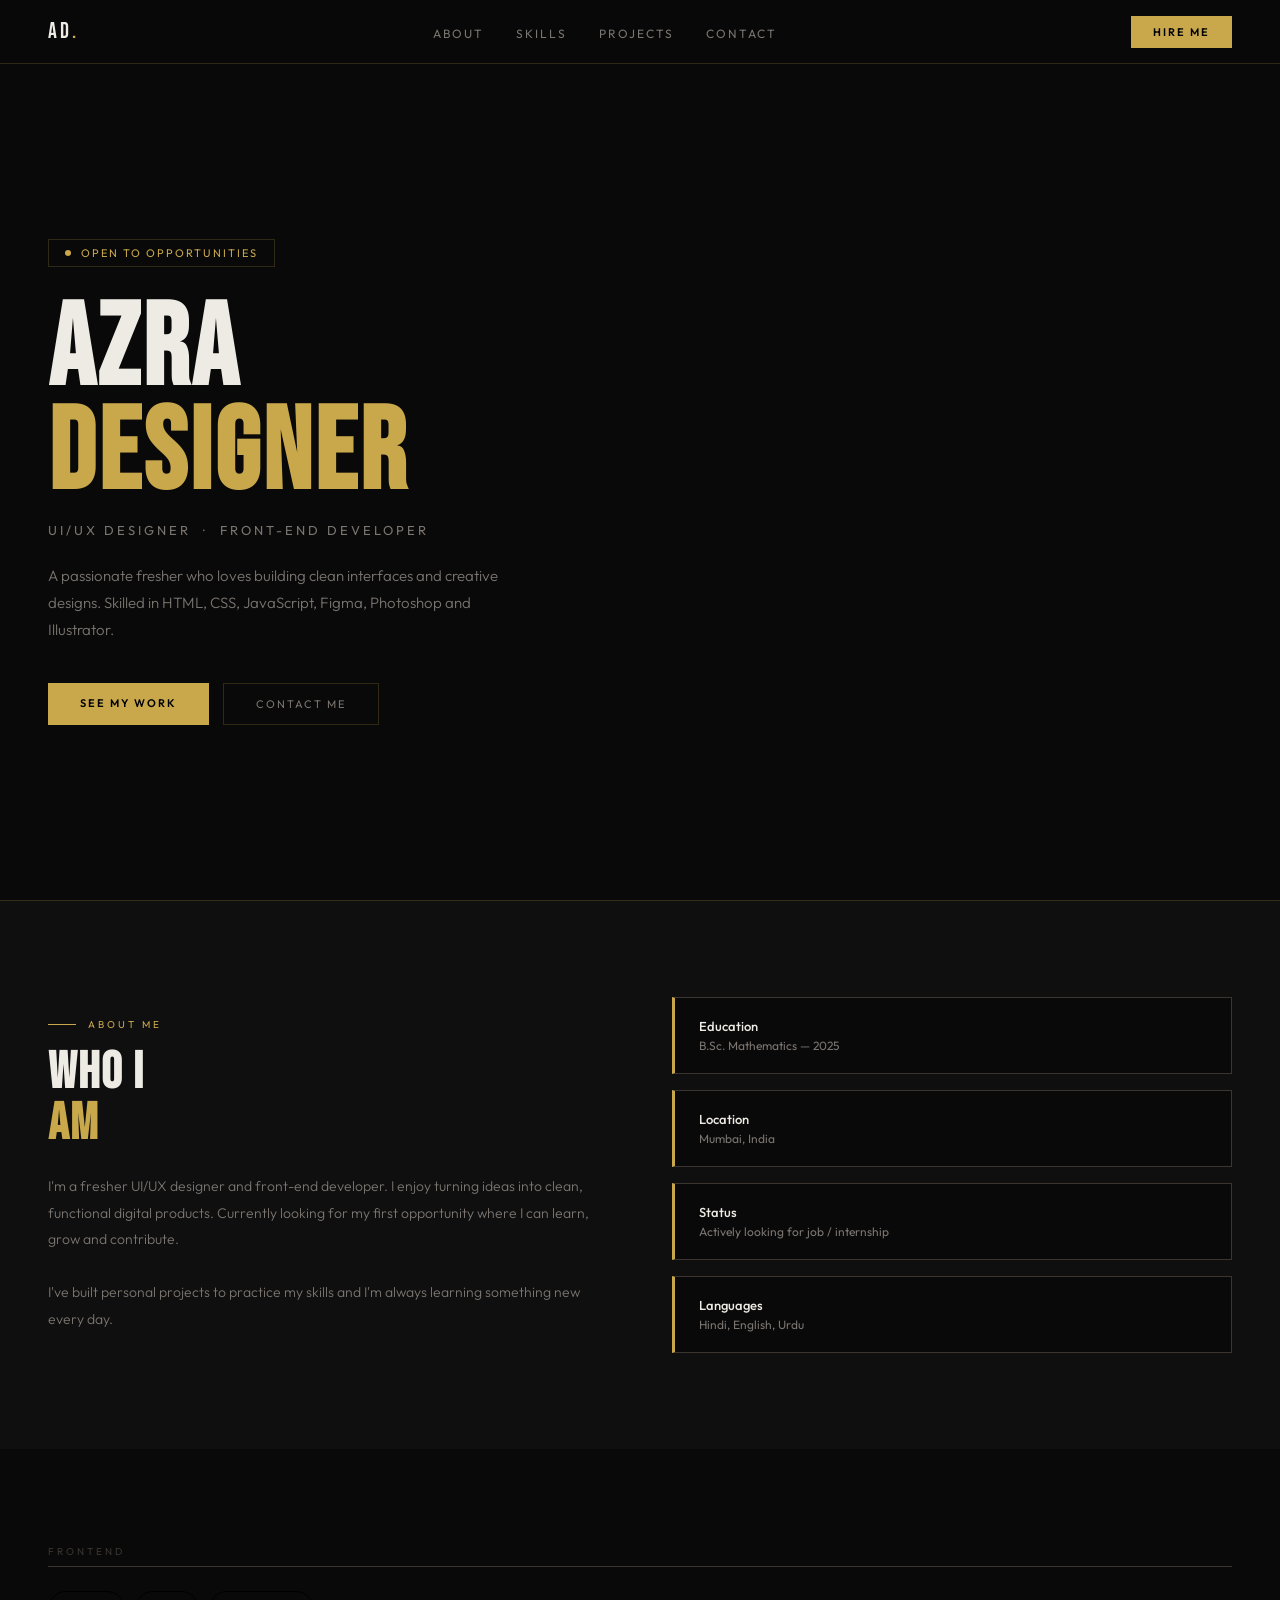
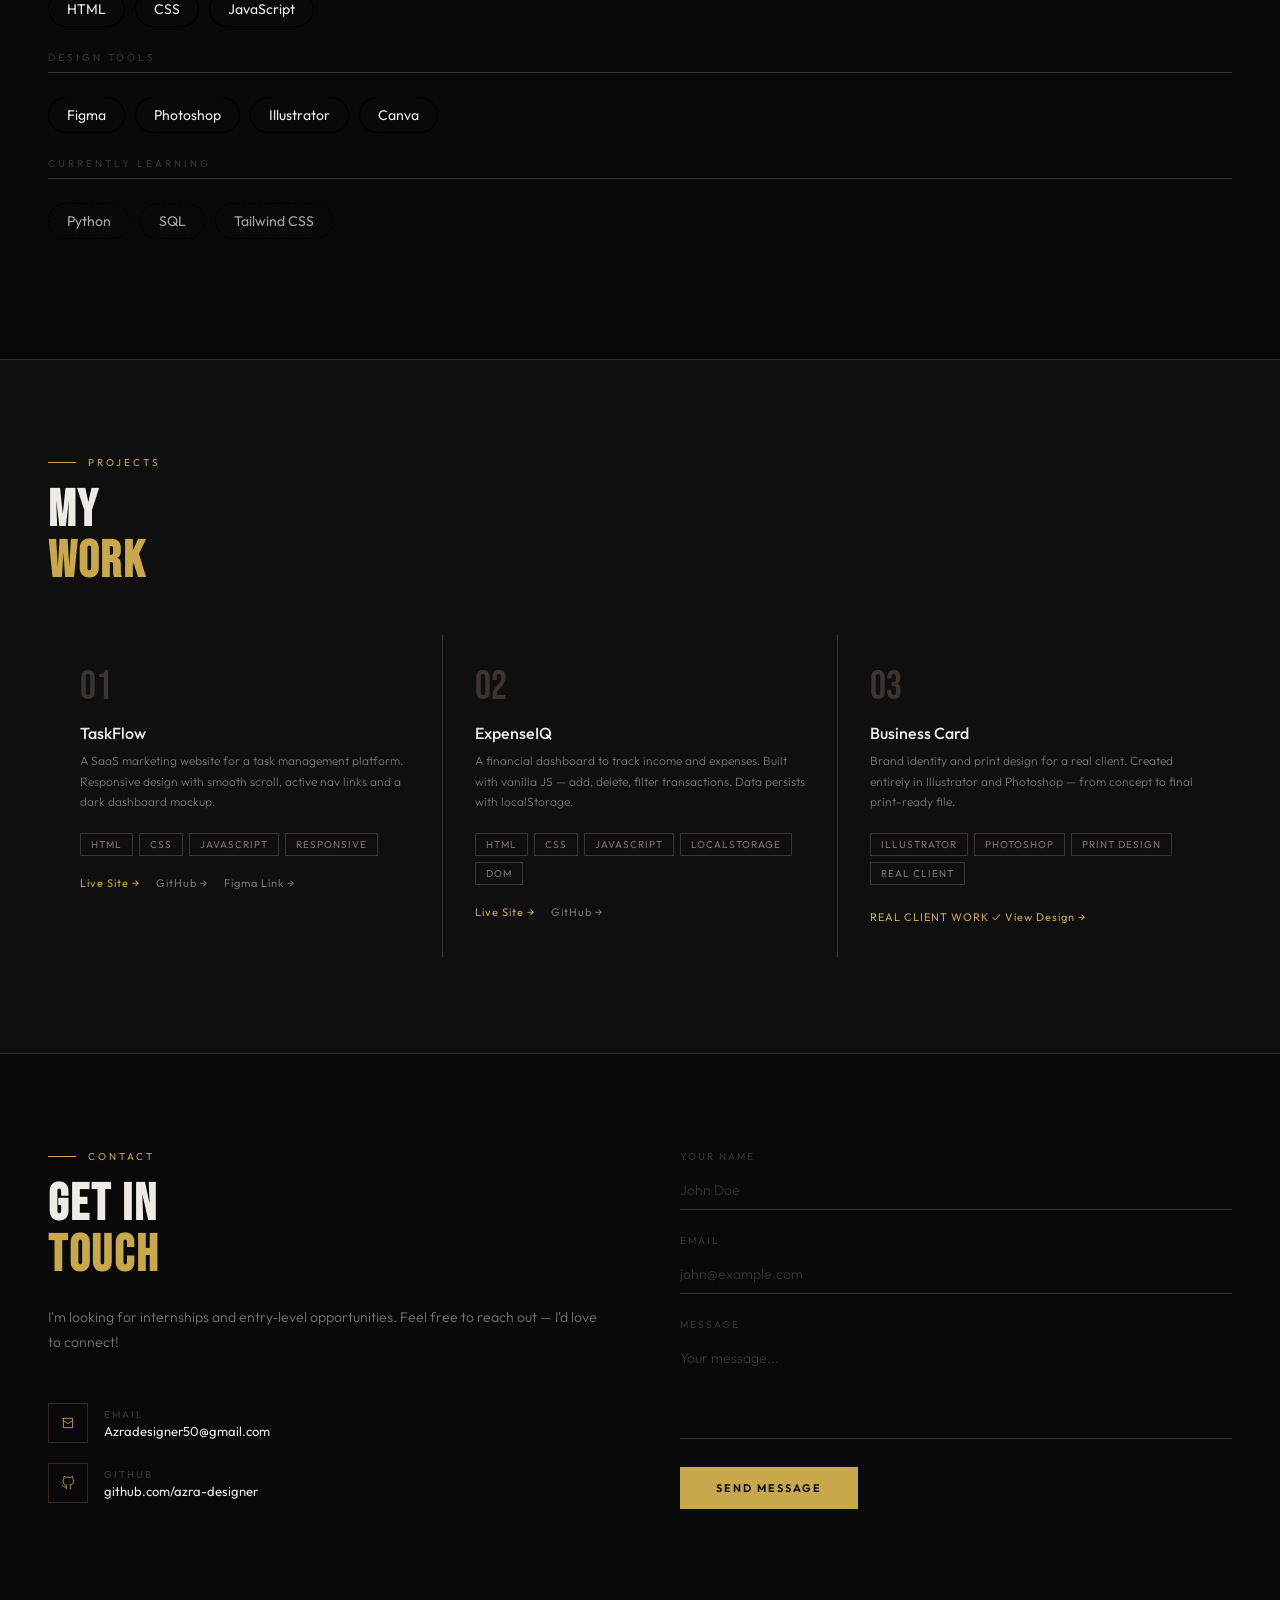
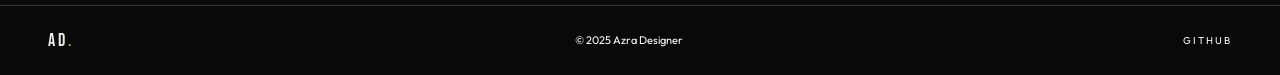
==== commit ef0caa94: "change links" ====
--- a/index.html
+++ b/index.html
@@ -111,7 +111,7 @@
         </div>
     </section>
 
-    
+
     <!-- PROJECTS -->
     <section class="projects" id="projects">
         <div class="reveal">
@@ -136,6 +136,8 @@
                         style="opacity:1;">Live Site →</a>
                     <a href="https://github.com/Azra-designer?tab=repositories" target="_blank" class="project-link"
                         style="opacity:1;color:#7a7570;">GitHub →</a>
+                    <a href="https://www.figma.com/design/E7uFXkCJiX0tCArtsq7V9O/Untitled?node-id=0-1&t=4Twq3zgy85kdhuFq-1"
+                        target="_blank" class="project-link" style="opacity:1;color:#7a7570;">Figma Link →</a>
                 </div>
             </div>
 
@@ -145,16 +147,18 @@
                 <p class="project-info">A financial dashboard to track income and expenses. Built with vanilla JS — add,
                     delete, filter transactions. Data persists with localStorage.</p>
                 <div class="project-pills">
+                    <span class="pill">HTML</span>
+                    <span class="pill">CSS</span>
                     <span class="pill">JavaScript</span>
                     <span class="pill">localStorage</span>
                     <span class="pill">DOM</span>
-                    <span class="pill">CSS</span>
                 </div>
                 <div style="display:flex;gap:1rem;margin-top:0.5rem;">
                     <a href="https://azra-designer.github.io/expense-tracker/" target="_blank" class="project-link"
                         style="opacity:1;">Live Site →</a>
                     <a href="https://github.com/Azra-designer?tab=repositories" target="_blank" class="project-link"
                         style="opacity:1;color:#7a7570;">GitHub →</a>
+
                 </div>
             </div>
 
@@ -208,7 +212,7 @@
                             <div class="c-val">github.com/azra-designer</div>
                         </div>
                     </div>
-                    <div class="contact-item">
+                    <!-- <div class="contact-item">
                         <div class="c-icon"><svg viewBox="0 0 24 24">
                                 <path
                                     d="M16 8a6 6 0 016 6v7h-4v-7a2 2 0 00-2-2 2 2 0 00-2 2v7h-4v-7a6 6 0 016-6zM2 9h4v12H2z" />
@@ -218,7 +222,7 @@
                             <div class="c-lbl">LinkedIn</div>
                             <div class="c-val">linkedin.com/in/alexkumar</div>
                         </div>
-                    </div>
+                    </div> -->
                 </div>
             </div>
             <form class="contact-form" action="https://formspree.io/f/myknlyva" method="POST">
@@ -243,8 +247,7 @@
         <div class="f-logo">AD<span>.</span></div>
         <div class="f-copy">&copy; 2025 Azra Designer</div>
         <div class="f-socials">
-            <a href="#">GitHub</a>
-            <a href="#">LinkedIn</a>
+            <a href="https://github.com/azra-designer">GitHub</a>
         </div>
     </footer>
 
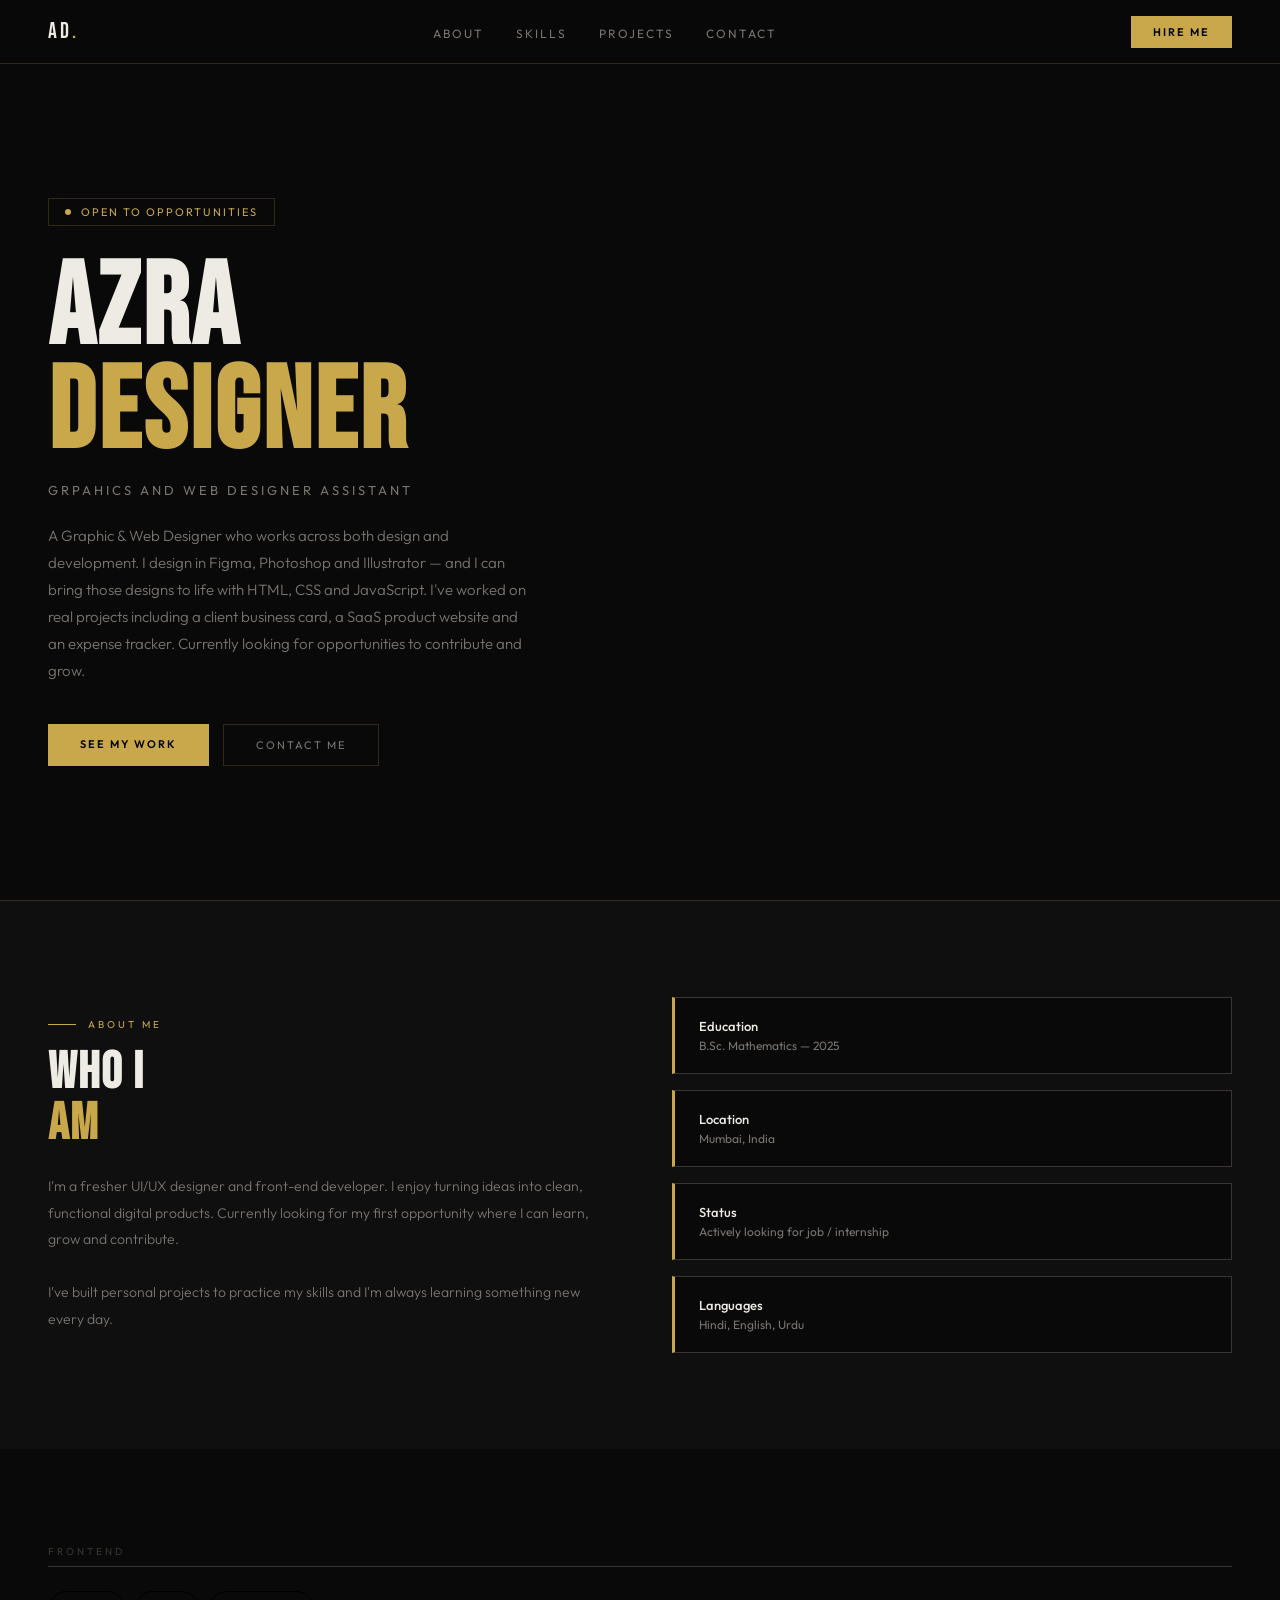
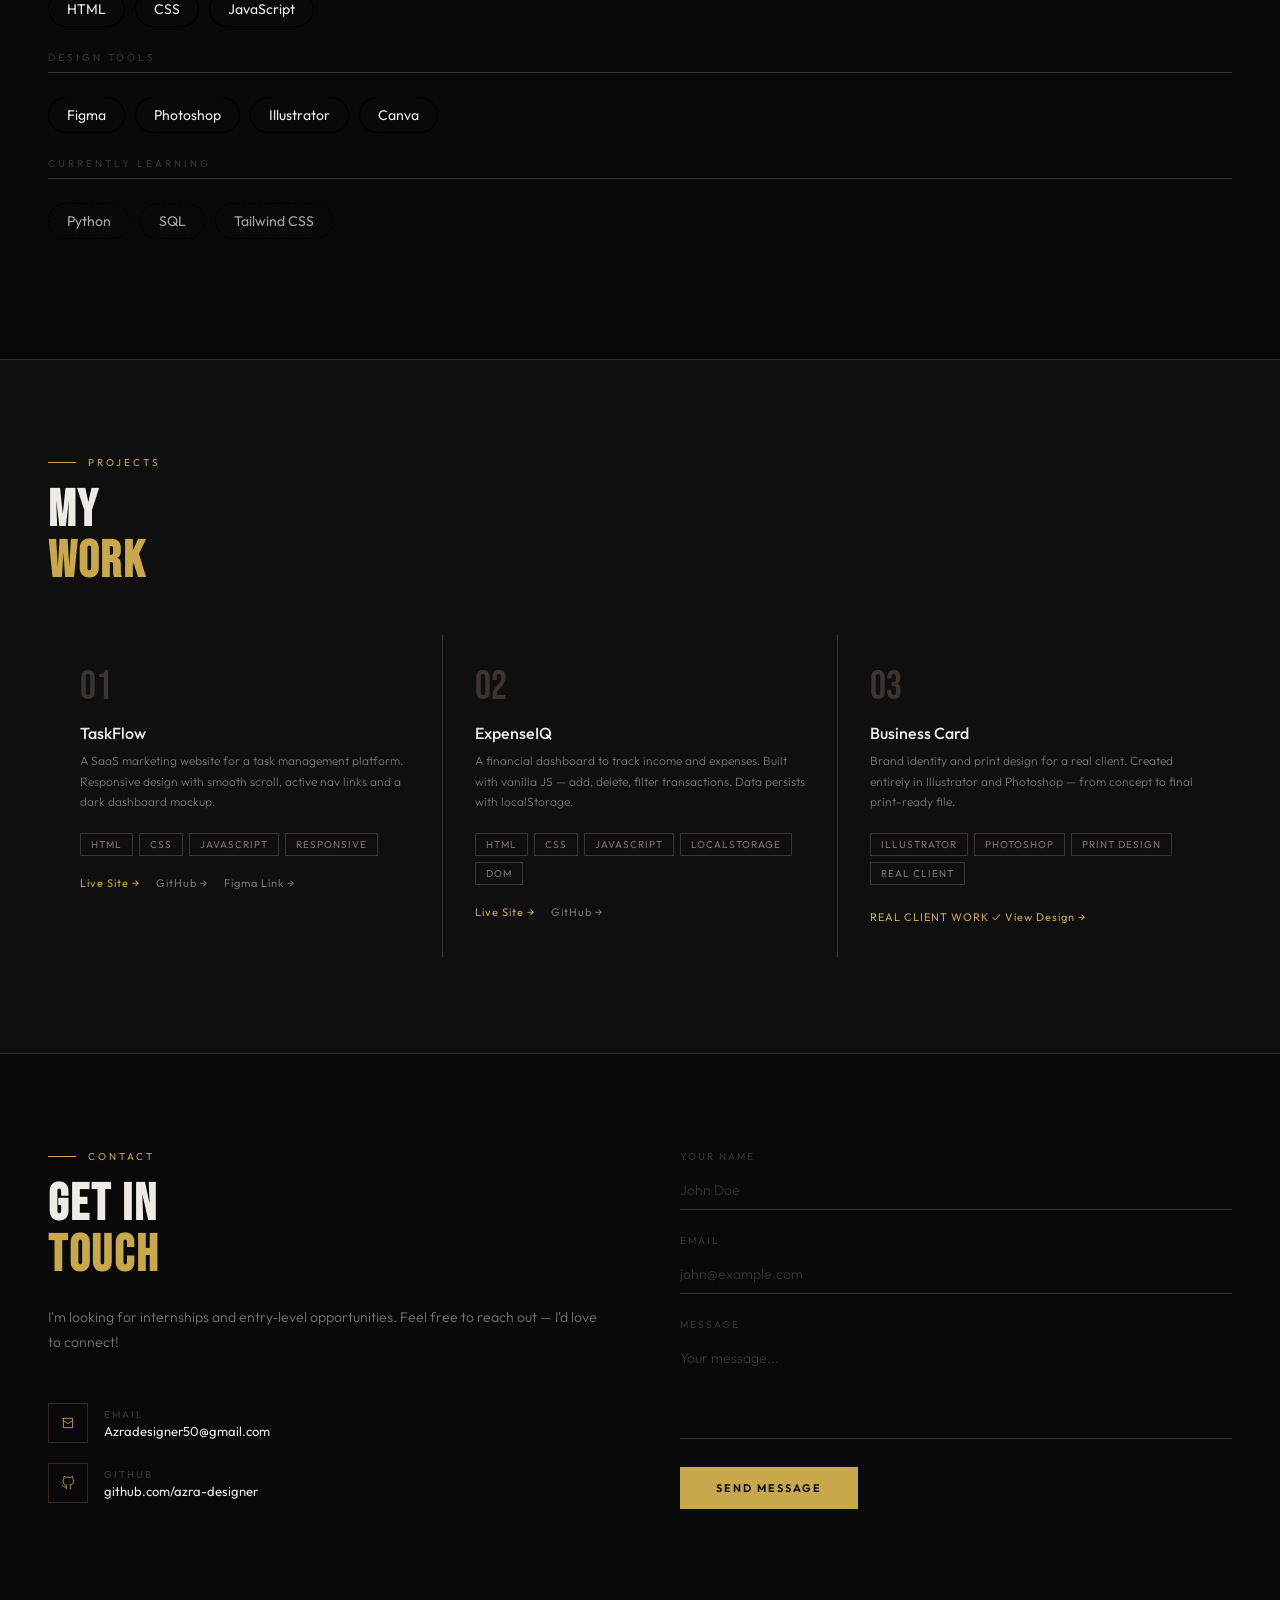
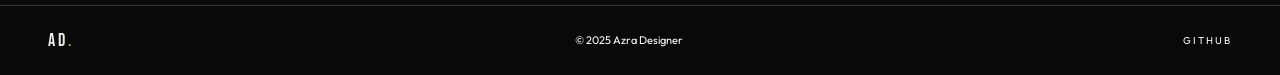
==== commit 30c674a1: "change title and description about me" ====
--- a/index.html
+++ b/index.html
@@ -40,10 +40,14 @@
         <div class="hero-inner">
             <div class="hero-tag">Open to opportunities</div>
             <h1 class="hero-name">Azra<br><span>Designer</span></h1>
-            <div class="hero-sub">UI/UX Designer &nbsp;·&nbsp; Front-end Developer</div>
+            <div class="hero-sub">Grpahics and Web Designer Assistant</div>
             <p class="hero-desc">
-                A passionate fresher who loves building clean interfaces and creative designs. Skilled in HTML, CSS,
-                JavaScript, Figma, Photoshop and Illustrator.
+                A Graphic & Web Designer who works across both design and 
+development. I design in Figma, Photoshop and Illustrator — 
+and I can bring those designs to life with HTML, CSS and 
+JavaScript. I've worked on real projects including a client 
+business card, a SaaS product website and an expense tracker. 
+Currently looking for opportunities to contribute and grow.
             </p>
             <div class="hero-btns">
                 <a href="#projects" class="btn-gold">See my work</a>
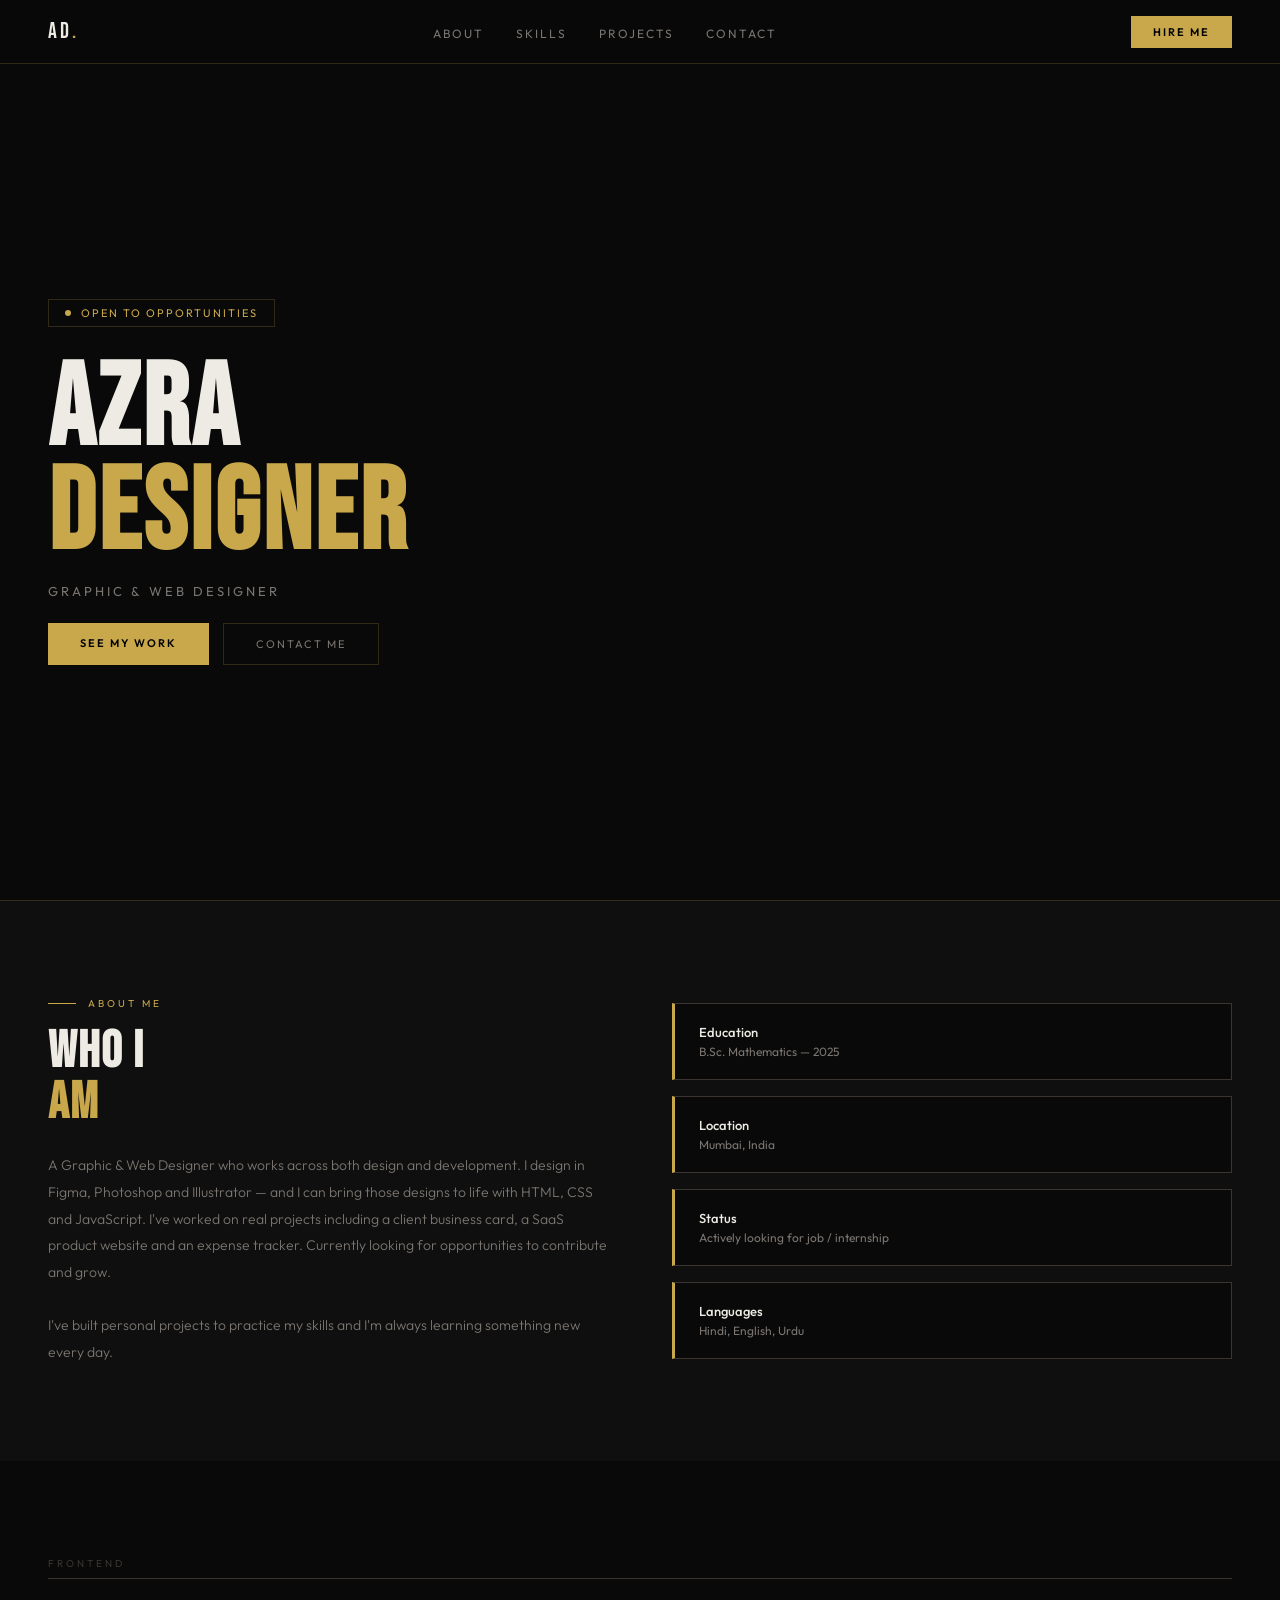
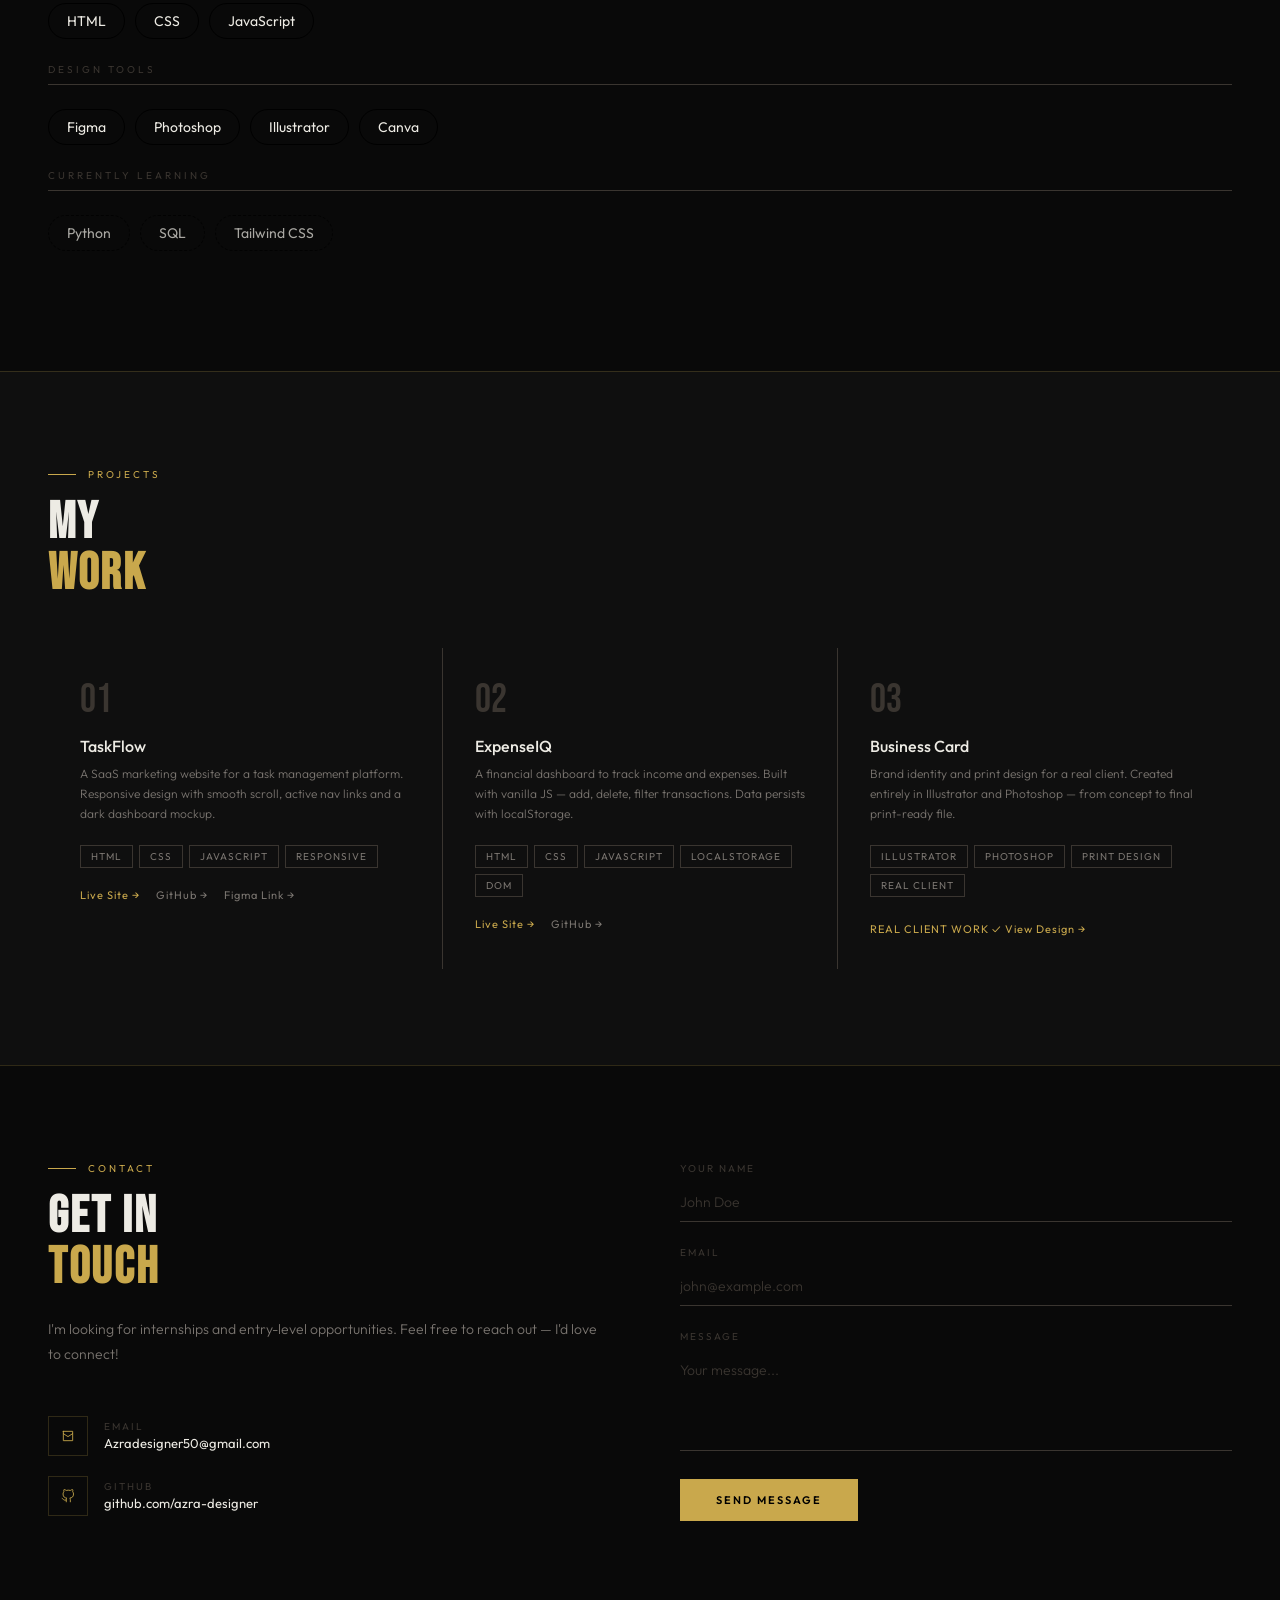
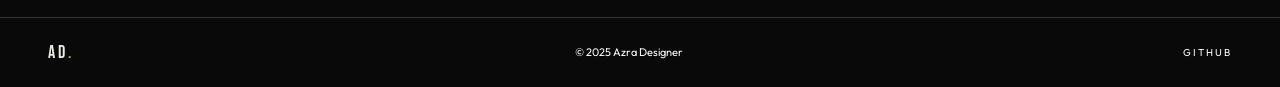
==== commit 1e72c466: "changes about me" ====
--- a/index.html
+++ b/index.html
@@ -40,15 +40,8 @@
         <div class="hero-inner">
             <div class="hero-tag">Open to opportunities</div>
             <h1 class="hero-name">Azra<br><span>Designer</span></h1>
-            <div class="hero-sub">Grpahics and Web Designer Assistant</div>
-            <p class="hero-desc">
-                A Graphic & Web Designer who works across both design and 
-development. I design in Figma, Photoshop and Illustrator — 
-and I can bring those designs to life with HTML, CSS and 
-JavaScript. I've worked on real projects including a client 
-business card, a SaaS product website and an expense tracker. 
-Currently looking for opportunities to contribute and grow.
-            </p>
+            <div class="hero-sub">GRAPHIC & WEB DESIGNER</div>
+
             <div class="hero-btns">
                 <a href="#projects" class="btn-gold">See my work</a>
                 <a href="#contact" class="btn-outline">Contact me</a>
@@ -63,8 +56,12 @@
                 <div class="section-tag"><span>About me</span></div>
                 <h2 class="section-title">WHO I<br><span>AM</span></h2>
                 <p class="about-text">
-                    I'm a fresher UI/UX designer and front-end developer. I enjoy turning ideas into clean, functional
-                    digital products. Currently looking for my first opportunity where I can learn, grow and contribute.
+                    A Graphic & Web Designer who works across both design and
+                    development. I design in Figma, Photoshop and Illustrator —
+                    and I can bring those designs to life with HTML, CSS and
+                    JavaScript. I've worked on real projects including a client
+                    business card, a SaaS product website and an expense tracker.
+                    Currently looking for opportunities to contribute and grow.
                     <br><br>
                     I've built personal projects to practice my skills and I'm always learning something new every day.
                 </p>
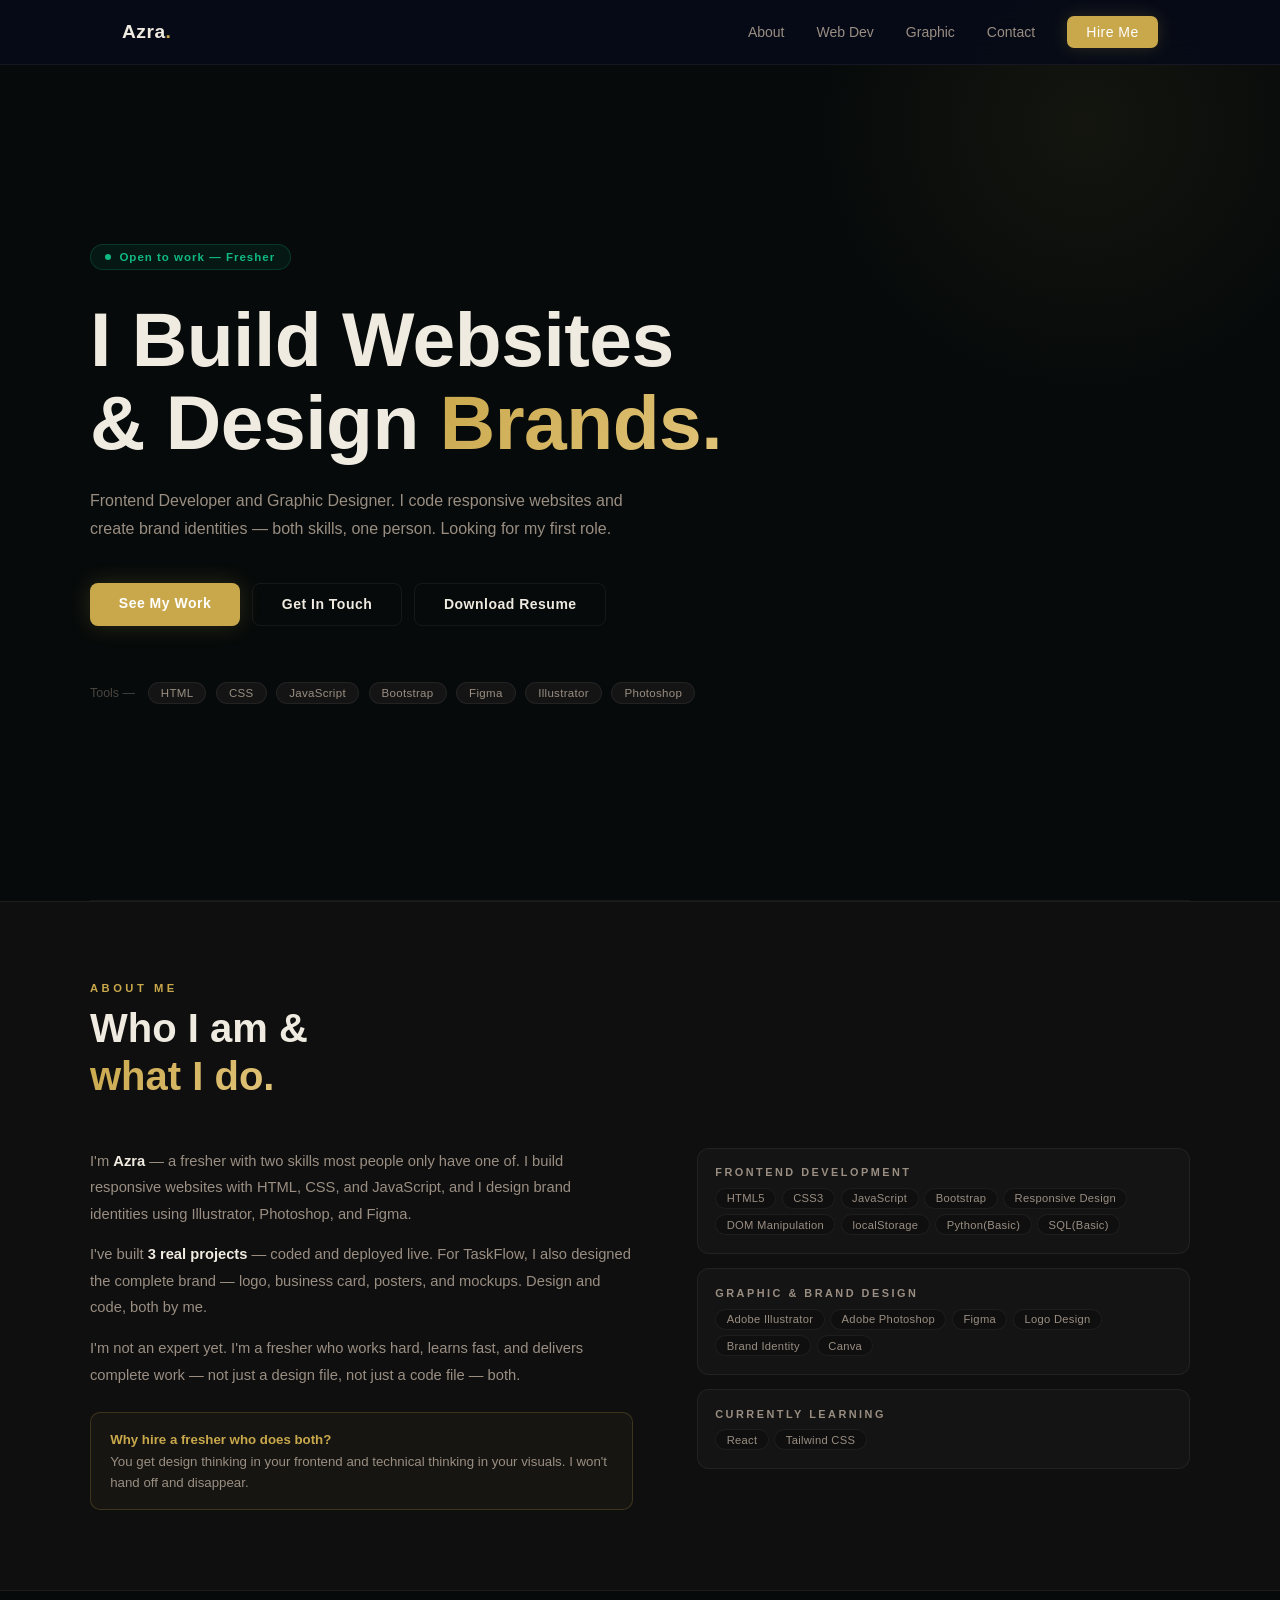
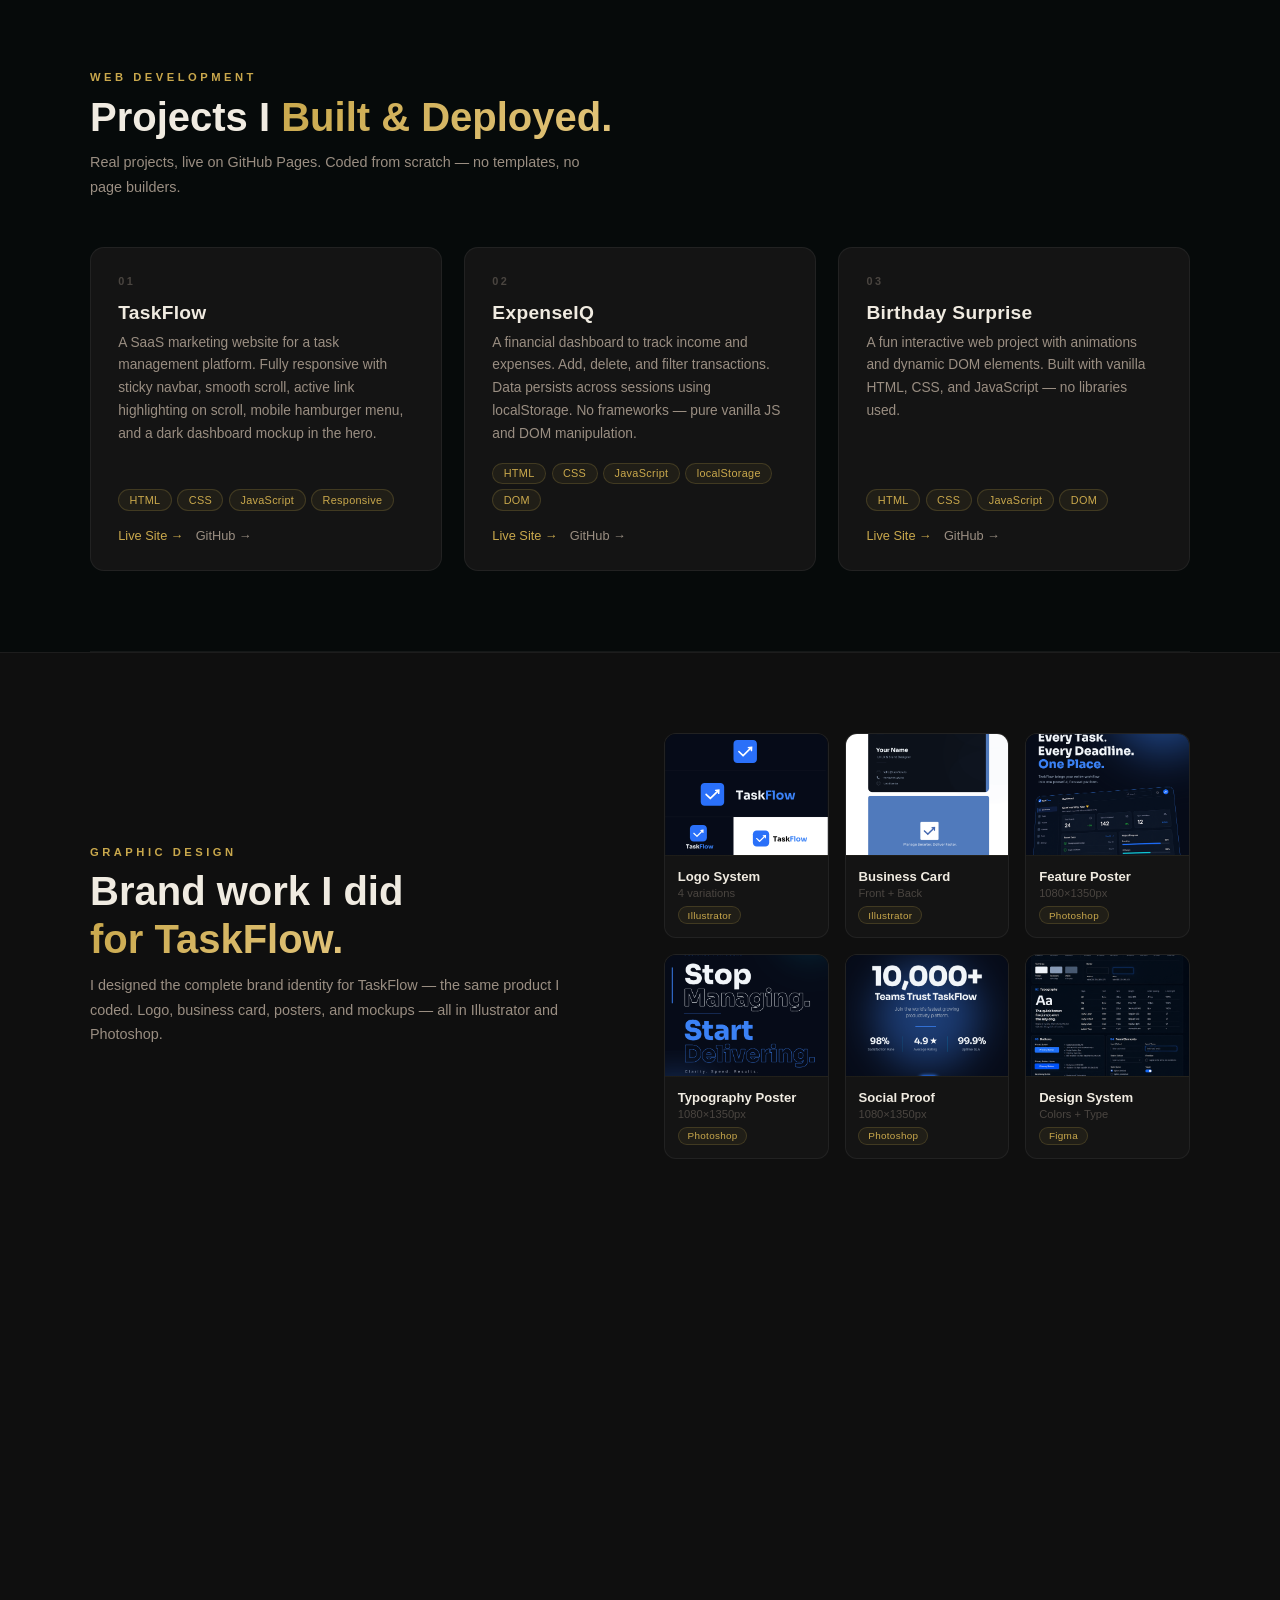
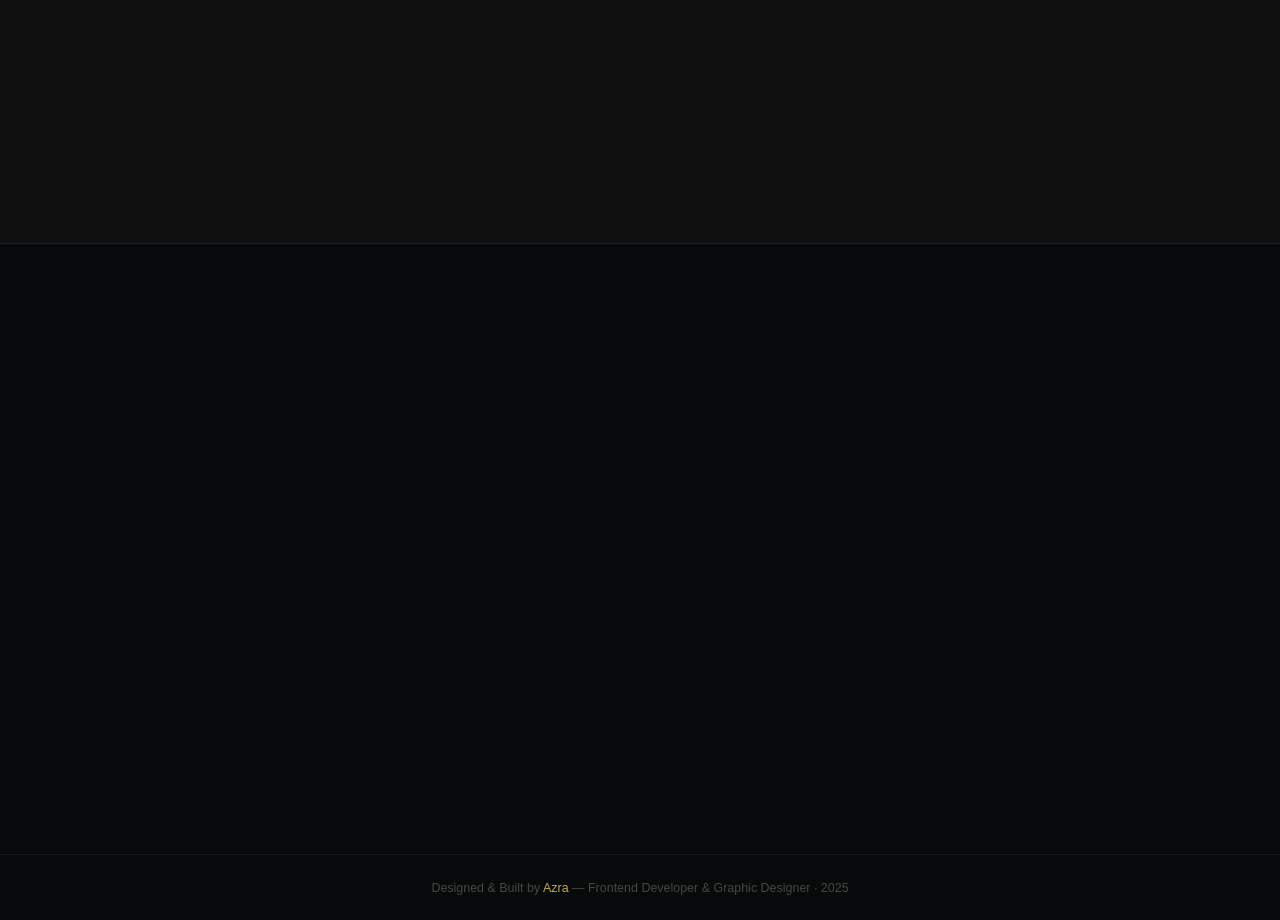
==== commit 6a92ec24: "initial commit" ====
--- a/index.html
+++ b/index.html
@@ -1,257 +1,497 @@
-<!DOCTYPE html>
+<!doctype html>
 <html lang="en">
-
-<head>
-    <meta charset="UTF-8">
-    <meta name="viewport" content="width=device-width, initial-scale=1.0">
-    <title>Azra Designer — Portfolio</title>
-    <link href="https://fonts.googleapis.com/css2?family=Bebas+Neue&family=Outfit:wght@300;400;500;600&display=swap"
-        rel="stylesheet">
-    <link rel="stylesheet" href="style.css">
+  <head>
+    <meta charset="UTF-8" />
+    <meta name="viewport" content="width=device-width, initial-scale=1.0" />
+    <title>Azra — Designer & Frontend Developer</title>
+   <link href="https://api.fontshare.com/v2/css?f[]=clash-display@500,600,700&f[]=satoshi@300,400,500&display=swap" rel="stylesheet">
+    <link rel="stylesheet" href="style.css" />
     <script src="script.js" defer></script>
-</head>
-
-<body>
-
-    <nav>
-        <div class="logo">AD<span>.</span></div>
-        <ul class="nav-links">
-            <li><a href="#about">About</a></li>
-            <li><a href="#skills">Skills</a></li>
-            <li><a href="#projects">Projects</a></li>
-            <li><a href="#contact">Contact</a></li>
-        </ul>
-        <a href="#contact" class="nav-btn">Hire me</a>
-        <button class="hamburger" id="hamburger" aria-label="Menu">
-            <span></span><span></span><span></span>
-        </button>
+  </head>
+
+  <body>
+    <nav class="nav">
+      <div class="nav-in">
+        <div class="logo">Azra<span>.</span></div>
+        <div class="nl" id="nl">
+          <a href="#about">About</a>
+          <a href="#web">Web Dev</a>
+          <a href="#graphic">Graphic</a>
+          <a href="#contact">Contact</a>
+          <a href="#contact" class="hire">Hire Me</a>
+        </div>
+        <button class="hbg" id="hbg">☰</button>
+      </div>
     </nav>
 
-    <div class="mobile-menu" id="mobileMenu">
-        <a href="#about" onclick="closeMenu()">About</a>
-        <a href="#skills" onclick="closeMenu()">Skills</a>
-        <a href="#projects" onclick="closeMenu()">Projects</a>
-        <a href="#contact" onclick="closeMenu()">Contact</a>
-        <a href="#contact" class="mob-hire" onclick="closeMenu()">Hire me →</a>
+    <!-- HERO -->
+    <section class="hero" id="home">
+      <div class="hero-in">
+        <div class="avail">
+          <div class="dot"></div>
+          Open to work — Fresher
+        </div>
+        <h1 class="h1">
+          I Build Websites<br />&amp; Design <span class="blue">Brands.</span>
+        </h1>
+        <p class="hdesc">
+          Frontend Developer and Graphic Designer. I code responsive websites
+          and create brand identities — both skills, one person. Looking for my
+          first role.
+        </p>
+        <div class="hbtns">
+          <a href="#web" class="bp">See My Work</a>
+          <a href="#contact" class="bs">Get In Touch</a>
+          <a href="assets/Azra_Resume-01.pdf" class="bs">Download Resume</a>
+        </div>
+        <div class="tools">
+          <span class="tl">Tools —</span>
+          <span class="tb">HTML</span><span class="tb">CSS</span
+          ><span class="tb">JavaScript</span> <span class="tb">Bootstrap</span
+          ><span class="tb">Figma</span> <span class="tb">Illustrator</span
+          ><span class="tb">Photoshop</span>
+        </div>
+      </div>
+    </section>
+
+    <hr class="div" />
+
+    <!-- ABOUT -->
+    <section class="abg" id="about">
+      <div class="sin">
+        <div class="reveal">
+          <p class="sl">About Me</p>
+          <h2 class="st">Who I am &amp;<br /><span>what I do.</span></h2>
+        </div>
+        <div class="agrid">
+          <div class="reveal">
+            <p class="ap">
+              I'm <strong>Azra</strong> — a fresher with two skills most people
+              only have one of. I build responsive websites with HTML, CSS, and
+              JavaScript, and I design brand identities using Illustrator,
+              Photoshop, and Figma.
+            </p>
+            <p class="ap">
+              I've built <strong>3 real projects</strong> — coded and deployed
+              live. For TaskFlow, I also designed the complete brand — logo,
+              business card, posters, and mockups. Design and code, both by me.
+            </p>
+            <p class="ap">
+              I'm not an expert yet. I'm a fresher who works hard, learns fast,
+              and delivers complete work — not just a design file, not just a
+              code file — both.
+            </p>
+            <div class="anote">
+              <strong>Why hire a fresher who does both?</strong><br />
+              You get design thinking in your frontend and technical thinking in
+              your visuals. I won't hand off and disappear.
+            </div>
+          </div>
+          <div class="scol reveal">
+            <div class="sblock">
+              <div class="sbh">Frontend Development</div>
+              <div class="spills">
+                <span class="sp">HTML5</span><span class="sp">CSS3</span
+                ><span class="sp">JavaScript</span>
+                <span class="sp">Bootstrap</span
+                ><span class="sp">Responsive Design</span>
+                <span class="sp">DOM Manipulation</span
+                ><span class="sp">localStorage</span
+                >
+                <span class="sp">Python(Basic)</span
+                >
+                <span class="sp">SQL(Basic)</span
+                >
+              </div>
+            </div>
+            <div class="sblock">
+              <div class="sbh">Graphic & Brand Design</div>
+              <div class="spills">
+                <span class="sp">Adobe Illustrator</span
+                ><span class="sp">Adobe Photoshop</span>
+                <span class="sp">Figma</span><span class="sp">Logo Design</span>
+                <span class="sp">Brand Identity</span>
+                <span class="sp">Canva</span>
+              </div>
+            </div>
+            <div class="sblock">
+              <div class="sbh">Currently Learning</div>
+              <div class="spills">
+                <span class="sp">React</span
+                >
+                <span class="sp">Tailwind CSS</span>
+              </div>
+            </div>
+          </div>
+        </div>
+      </div>
+    </section>
+
+    <!-- WEB PROJECTS -->
+    <section id="web">
+      <div class="sin">
+        <div class="reveal">
+          <p class="sl">Web Development</p>
+          <h2 class="st">Projects I <span>Built & Deployed.</span></h2>
+          <p class="ss" style="margin-top: 0.6rem">
+            Real projects, live on GitHub Pages. Coded from scratch — no
+            templates, no page builders.
+          </p>
+        </div>
+        <div class="pgrid">
+          <div class="pc reveal">
+            <div class="pnum">01</div>
+            <div class="pname">TaskFlow</div>
+            <p class="pdesc">
+              A SaaS marketing website for a task management platform. Fully
+              responsive with sticky navbar, smooth scroll, active link
+              highlighting on scroll, mobile hamburger menu, and a dark
+              dashboard mockup in the hero.
+            </p>
+            <div class="ppills">
+              <span class="pp">HTML</span><span class="pp">CSS</span
+              ><span class="pp">JavaScript</span
+              ><span class="pp">Responsive</span>
+            </div>
+            <div class="plinks">
+              <a
+                href="https://azra-designer.github.io/Taskflow-website/"
+                target="_blank"
+                class="pl main"
+                >Live Site →</a
+              >
+              <a
+                href="https://github.com/Azra-designer?tab=repositories"
+                target="_blank"
+                class="pl"
+                >GitHub →</a
+              >
+            </div>
+          </div>
+          <div class="pc reveal">
+            <div class="pnum">02</div>
+            <div class="pname">ExpenseIQ</div>
+            <p class="pdesc">
+              A financial dashboard to track income and expenses. Add, delete,
+              and filter transactions. Data persists across sessions using
+              localStorage. No frameworks — pure vanilla JS and DOM
+              manipulation.
+            </p>
+            <div class="ppills">
+              <span class="pp">HTML</span><span class="pp">CSS</span
+              ><span class="pp">JavaScript</span
+              ><span class="pp">localStorage</span><span class="pp">DOM</span>
+            </div>
+            <div class="plinks">
+              <a
+                href="https://azra-designer.github.io/expense-tracker/"
+                target="_blank"
+                class="pl main"
+                >Live Site →</a
+              >
+              <a
+                href="https://github.com/Azra-designer?tab=repositories"
+                target="_blank"
+                class="pl"
+                >GitHub →</a
+              >
+            </div>
+          </div>
+          <div class="pc reveal">
+            <div class="pnum">03</div>
+            <div class="pname">Birthday Surprise</div>
+            <p class="pdesc">
+              A fun interactive web project with animations and dynamic DOM
+              elements. Built with vanilla HTML, CSS, and JavaScript — no
+              libraries used.
+            </p>
+            <div class="ppills">
+              <span class="pp">HTML</span><span class="pp">CSS</span
+              ><span class="pp">JavaScript</span><span class="pp">DOM</span>
+            </div>
+            <div class="plinks">
+              <a
+                href="https://azra-designer.github.io/surprise-project/"
+                target="_blank"
+                class="pl main"
+                >Live Site →</a
+              >
+              <a
+                href="https://github.com/Azra-designer?tab=repositories"
+                target="_blank"
+                class="pl"
+                >GitHub →</a
+              >
+            </div>
+          </div>
+        </div>
+      </div>
+    </section>
+
+    <hr class="div" />
+
+    <!-- GRAPHIC DESIGN -->
+    <section class="gbg" id="graphic">
+      <div class="sin">
+        <div class="gintro">
+          <div class="reveal">
+            <p class="sl">Graphic Design</p>
+            <h2 class="st">Brand work I did<br /><span>for TaskFlow.</span></h2>
+            <p class="ss" style="margin-top: 0.6rem">
+              I designed the complete brand identity for TaskFlow — the same
+              product I coded. Logo, business card, posters, and mockups — all
+              in Illustrator and Photoshop.
+            </p>
+          </div>
+          <div class="ggrid reveal">
+            <div class="gi">
+              <div class="gthumb">
+                <img
+                  src="assets/images/logo variations  taskflow1.svg"
+                  alt="Logo"
+                />
+                <!-- <span>Logo</span> -->
+              </div>
+              <div class="ginfo">
+                <div class="gtitle">Logo System</div>
+                <div class="gsub">4 variations</div>
+                <span class="gtag">Illustrator</span>
+              </div>
+            </div>
+            <div class="gi">
+              <div class="gthumb">
+                <img
+                  src="assets/images/final business-card png.png"
+                  alt="Business Card"
+                />
+                <!-- <span>Card</span> -->
+              </div>
+              <div class="ginfo">
+                <div class="gtitle">Business Card</div>
+                <div class="gsub">Front + Back</div>
+                <span class="gtag">Illustrator</span>
+              </div>
+            </div>
+            <div class="gi">
+              <div class="gthumb">
+                <img src="assets/images/poster1.png" alt="Poster 1" />
+                <!-- <span>Poster 1</span> -->
+              </div>
+              <div class="ginfo">
+                <div class="gtitle">Feature Poster</div>
+                <div class="gsub">1080×1350px</div>
+                <span class="gtag">Photoshop</span>
+              </div>
+            </div>
+            <div class="gi">
+              <div class="gthumb">
+                <img src="assets/images/poster2.png" alt="Poster 2" />
+                <!-- <span>Poster 2</span> -->
+              </div>
+              <div class="ginfo">
+                <div class="gtitle">Typography Poster</div>
+                <div class="gsub">1080×1350px</div>
+                <span class="gtag">Photoshop</span>
+              </div>
+            </div>
+            <div class="gi">
+              <div class="gthumb">
+                <img src="assets/images/poster3.png" alt="Poster 3" />
+                <!-- <span>Poster 3</span> -->
+              </div>
+              <div class="ginfo">
+                <div class="gtitle">Social Proof</div>
+                <div class="gsub">1080×1350px</div>
+                <span class="gtag">Photoshop</span>
+              </div>
+            </div>
+            <div class="gi">
+              <div class="gthumb">
+                <img
+                  src="assets/images/design-syetem.png"
+                  alt="Design System"
+                />
+                <!-- <span>Design System</span> -->
+              </div>
+              <div class="ginfo">
+                <div class="gtitle">Design System</div>
+                <div class="gsub">Colors + Type</div>
+                <span class="gtag">Figma</span>
+              </div>
+            </div>
+          </div>
+        </div>
+
+        <div class="showcase reveal">
+          <div class="shlabel">Complete Case Study</div>
+          <div class="shtitle">TaskFlow — Brand Identity & UI Design</div>
+          <div class="shsub">
+            Designed and coded end to end. Brand personality, color system,
+            logo, business card, 3 marketing posters, phone and laptop mockups,
+            and a 7-section Figma case study.
+          </div>
+          <div class="shgrid">
+            <div class="shi">
+              <div class="shthumb">
+                <img
+                  src="assets/images/laptop mockup2.png"
+                  alt="Laptop Mockup"
+                />
+                <!-- <span>Laptop Mockup</span> -->
+              </div>
+              <div class="shinfo">
+                <div class="shname">Website Mockup</div>
+                <div class="shtype">Laptop</div>
+              </div>
+            </div>
+            <div class="shi">
+              <div class="shthumb">
+                <img
+                  src="assets/images/samsung galaxy s25 ultra mockup.png"
+                  alt="Phone Mockup"
+                />
+                <!-- <span>Phone Mockup</span> -->
+              </div>
+              <div class="shinfo">
+                <div class="shname">App Mockup</div>
+                <div class="shtype">Mobile</div>
+              </div>
+            </div>
+            <div class="shi">
+              <div class="shthumb">
+                <img
+                  src="assets/images/business card mockup.png"
+                  alt="Card Mockup"
+                />
+                <!-- <span>Card Mockup</span> -->
+              </div>
+              <div class="shinfo">
+                <div class="shname">Business Card</div>
+                <div class="shtype">Print Ready</div>
+              </div>
+            </div>
+            <div class="shi">
+              <div class="shthumb">
+                <img src="assets/images/Desktop - 1.png" alt="Case Study" />
+                <!-- <span>Case Study</span> -->
+              </div>
+              <div class="shinfo">
+                <div class="shname">Case Study</div>
+                <div class="shtype">7 Slides — Figma</div>
+              </div>
+            </div>
+          </div>
+          <div class="shbtns">
+            <a
+              href="https://azra-designer.github.io/Taskflow-website/"
+              target="_blank"
+              class="bp"
+              >Live Website →</a
+            >
+            <a
+              href="https://www.figma.com/design/MB65qZQ4Zazl2lz9i9pXRf/Untitled?node-id=0-1&t=KarGTIAjIfawWBgZ-1"
+              target="_blank"
+              class="bs"
+              >View Case Study</a
+            >
+            <!-- <a href="#" target="_blank" class="bs">Behance ↗</a> -->
+          </div>
+        </div>
+      </div>
+    </section>
+
+    <!-- CONTACT -->
+    <section id="contact">
+      <div class="sin">
+        <div class="reveal">
+          <p class="sl">Contact</p>
+          <h2 class="st">Let's work <span>together.</span></h2>
+        </div>
+
+        <div class="cgrid">
+          <div class="cleft reveal">
+            <p>
+              I'm actively looking for my first job — as a web designer, graphic
+              . If you need someone who can do both
+              design and frontend development, I'd love to talk.
+            </p>
+            <div class="clinks">
+              <a href="#" class="cl">
+                <div class="ci">✉</div>
+                azradesigner50@gmail.com
+              </a>
+              
+              <!-- <a href="https://linkedin.com" target="_blank" class="cl">
+                <div class="ci">in</div>
+                LinkedIn
+              </a> -->
+
+
+              <!-- <a href="https://behance.net" target="_blank" class="cl">
+                <div class="ci">Be</div>
+                Behance
+              </a> -->
+              <a
+                href="https://github.com/Azra-designer"
+                target="_blank"
+                class="cl"
+              >
+                <div class="ci">⌥</div>
+                GitHub
+              </a>
+            </div>
+          </div>
+          <div class="reveal">
+            <form
+              class="contact-form"
+              action="https://formspree.io/f/myknlyva"
+              method="POST"
+            >
+              <div class="form">
+                <div>
+                  <label>Name</label>
+                  <input
+                    type="text"
+                    name="name"
+                    placeholder="Your name"
+                    required
+                  />
+                </div>
+                <div>
+                  <label>Email</label>
+                  <input
+                    type="email"
+                    name="email"
+                    placeholder="your@email.com"
+                    required
+                  />
+                </div>
+                <div>
+                  <label>Message</label>
+                  <textarea
+                    name="message"
+                    placeholder="What are you looking for?"
+                    required
+                  ></textarea>
+                </div>
+                <button type="submit" class="fbtn">Send Message →</button>
+              </div>
+            </form>
+          </div>
+        </div>
+      </div>
+    </section>
+
+    <footer class="footer">
+      <p>
+        Designed &amp; Built by <span>Azra</span> — Frontend Developer &amp;
+        Graphic Designer · 2025
+      </p>
+    </footer>
+
+    <div class="lightbox" id="lb">
+      <div class="lb-close" id="lbClose">✕</div>
+      <img id="lbImg" src="" alt="" />
     </div>
-
-    <!-- HERO -->
-    <section class="hero">
-        <div class="hero-inner">
-            <div class="hero-tag">Open to opportunities</div>
-            <h1 class="hero-name">Azra<br><span>Designer</span></h1>
-            <div class="hero-sub">GRAPHIC & WEB DESIGNER</div>
-
-            <div class="hero-btns">
-                <a href="#projects" class="btn-gold">See my work</a>
-                <a href="#contact" class="btn-outline">Contact me</a>
-            </div>
-        </div>
-    </section>
-
-    <!-- ABOUT -->
-    <section class="about" id="about">
-        <div class="about-inner reveal">
-            <div>
-                <div class="section-tag"><span>About me</span></div>
-                <h2 class="section-title">WHO I<br><span>AM</span></h2>
-                <p class="about-text">
-                    A Graphic & Web Designer who works across both design and
-                    development. I design in Figma, Photoshop and Illustrator —
-                    and I can bring those designs to life with HTML, CSS and
-                    JavaScript. I've worked on real projects including a client
-                    business card, a SaaS product website and an expense tracker.
-                    Currently looking for opportunities to contribute and grow.
-                    <br><br>
-                    I've built personal projects to practice my skills and I'm always learning something new every day.
-                </p>
-            </div>
-            <div class="about-cards">
-                <div class="about-card">
-                    <div class="about-card-title">Education</div>
-                    <div class="about-card-sub">B.Sc. Mathematics — 2025</div>
-                </div>
-                <div class="about-card">
-                    <div class="about-card-title">Location</div>
-                    <div class="about-card-sub">Mumbai, India</div>
-                </div>
-                <div class="about-card">
-                    <div class="about-card-title">Status</div>
-                    <div class="about-card-sub">Actively looking for job / internship</div>
-                </div>
-                <div class="about-card">
-                    <div class="about-card-title">Languages</div>
-                    <div class="about-card-sub">Hindi, English, Urdu</div>
-                </div>
-            </div>
-        </div>
-    </section>
-
-    <!-- SKILLS -->
-    <section class="skills" id="skills">
-        <div class="skill-group-title">Frontend</div>
-        <div class="skill-tags">
-            <span class="tag">HTML</span>
-            <span class="tag">CSS</span>
-            <span class="tag">JavaScript</span>
-        </div>
-
-        <div class="skill-group-title">Design Tools</div>
-        <div class="skill-tags">
-            <span class="tag">Figma</span>
-            <span class="tag">Photoshop</span>
-            <span class="tag">Illustrator</span>
-            <span class="tag">Canva</span>
-        </div>
-
-        <div class="skill-group-title">Currently Learning</div>
-        <div class="skill-tags">
-            <span class="tag learning">Python</span>
-            <span class="tag learning">SQL</span>
-            <span class="tag learning">Tailwind CSS</span>
-        </div>
-    </section>
-
-
-    <!-- PROJECTS -->
-    <section class="projects" id="projects">
-        <div class="reveal">
-            <div class="section-tag"><span>Projects</span></div>
-            <h2 class="section-title">MY<br><span>WORK</span></h2>
-        </div>
-        <div class="projects-grid reveal">
-
-            <div class="project-card">
-                <div class="project-num">01</div>
-                <div class="project-name">TaskFlow</div>
-                <p class="project-info">A SaaS marketing website for a task management platform. Responsive design with
-                    smooth scroll, active nav links and a dark dashboard mockup.</p>
-                <div class="project-pills">
-                    <span class="pill">HTML</span>
-                    <span class="pill">CSS</span>
-                    <span class="pill">JavaScript</span>
-                    <span class="pill">Responsive</span>
-                </div>
-                <div style="display:flex;gap:1rem;margin-top:0.5rem;">
-                    <a href="https://azra-designer.github.io/PRODUCT-WEBSITE/" target="_blank" class="project-link"
-                        style="opacity:1;">Live Site →</a>
-                    <a href="https://github.com/Azra-designer?tab=repositories" target="_blank" class="project-link"
-                        style="opacity:1;color:#7a7570;">GitHub →</a>
-                    <a href="https://www.figma.com/design/E7uFXkCJiX0tCArtsq7V9O/Untitled?node-id=0-1&t=4Twq3zgy85kdhuFq-1"
-                        target="_blank" class="project-link" style="opacity:1;color:#7a7570;">Figma Link →</a>
-                </div>
-            </div>
-
-            <div class="project-card">
-                <div class="project-num">02</div>
-                <div class="project-name">ExpenseIQ</div>
-                <p class="project-info">A financial dashboard to track income and expenses. Built with vanilla JS — add,
-                    delete, filter transactions. Data persists with localStorage.</p>
-                <div class="project-pills">
-                    <span class="pill">HTML</span>
-                    <span class="pill">CSS</span>
-                    <span class="pill">JavaScript</span>
-                    <span class="pill">localStorage</span>
-                    <span class="pill">DOM</span>
-                </div>
-                <div style="display:flex;gap:1rem;margin-top:0.5rem;">
-                    <a href="https://azra-designer.github.io/expense-tracker/" target="_blank" class="project-link"
-                        style="opacity:1;">Live Site →</a>
-                    <a href="https://github.com/Azra-designer?tab=repositories" target="_blank" class="project-link"
-                        style="opacity:1;color:#7a7570;">GitHub →</a>
-
-                </div>
-            </div>
-
-            <div class="project-card">
-                <div class="project-num">03</div>
-                <div class="project-name">Business Card</div>
-                <p class="project-info">Brand identity and print design for a real client. Created entirely in
-                    Illustrator and Photoshop — from concept to final print-ready file.</p>
-                <div class="project-pills">
-                    <span class="pill">Illustrator</span>
-                    <span class="pill">Photoshop</span>
-                    <span class="pill">Print Design</span>
-                    <span class="pill">Real Client</span>
-                </div>
-                <div style="margin-top:0.5rem;">
-                    <span style="font-size:11px;letter-spacing:1px;text-transform:uppercase;color:#C9A84C;">Real Client
-                        Work ✓</span>
-                    <a href="https://github.com/Azra-designer/business-card/blob/6fb1fa4833d14684f92efcc4aea73dbddb8106cd/lucky%20garage3.png"
-                        target="_blank" class="project-link" style="opacity:1;">View Design →</a>
-                </div>
-            </div>
-
-        </div>
-    </section>
-
-    <!-- CONTACT -->
-    <section class="contact" id="contact">
-        <div class="contact-inner reveal">
-            <div class="contact-left">
-                <div class="section-tag"><span>Contact</span></div>
-                <h2 class="section-title">GET IN<br><span>TOUCH</span></h2>
-                <p class="contact-sub">I'm looking for internships and entry-level opportunities. Feel free to reach out
-                    — I'd love to connect!</p>
-                <div class="contact-items">
-                    <div class="contact-item">
-                        <div class="c-icon"><svg viewBox="0 0 24 24">
-                                <path d="M4 4h16v16H4V4zm0 4l8 5 8-5" />
-                            </svg></div>
-                        <div>
-                            <div class="c-lbl">Email</div>
-                            <div class="c-val">Azradesigner50@gmail.com</div>
-                        </div>
-                    </div>
-                    <div class="contact-item">
-                        <div class="c-icon"><svg viewBox="0 0 24 24">
-                                <path
-                                    d="M9 19c-5 1.5-5-2.5-7-3m14 6v-3.87a3.37 3.37 0 00-.94-2.61c3.14-.35 6.44-1.54 6.44-7A5.44 5.44 0 0020 4.77 5.07 5.07 0 0019.91 1S18.73.65 16 2.48a13.38 13.38 0 00-7 0C6.27.65 5.09 1 5.09 1A5.07 5.07 0 005 4.77a5.44 5.44 0 00-1.5 3.78c0 5.42 3.3 6.61 6.44 7A3.37 3.37 0 009 18.13V22" />
-                            </svg></div>
-                        <div>
-                            <div class="c-lbl">GitHub</div>
-                            <div class="c-val">github.com/azra-designer</div>
-                        </div>
-                    </div>
-                    <!-- <div class="contact-item">
-                        <div class="c-icon"><svg viewBox="0 0 24 24">
-                                <path
-                                    d="M16 8a6 6 0 016 6v7h-4v-7a2 2 0 00-2-2 2 2 0 00-2 2v7h-4v-7a6 6 0 016-6zM2 9h4v12H2z" />
-                                <circle cx="4" cy="4" r="2" />
-                            </svg></div>
-                        <div>
-                            <div class="c-lbl">LinkedIn</div>
-                            <div class="c-val">linkedin.com/in/alexkumar</div>
-                        </div>
-                    </div> -->
-                </div>
-            </div>
-            <form class="contact-form" action="https://formspree.io/f/myknlyva" method="POST">
-                <div class="f-group">
-                    <label>Your name</label>
-                    <input type="text" name="name" placeholder="John Doe" required>
-                </div>
-                <div class="f-group">
-                    <label>Email</label>
-                    <input type="email" name="_replyto" placeholder="john@example.com" required>
-                </div>
-                <div class="f-group">
-                    <label>Message</label>
-                    <textarea name="message" placeholder="Your message..." required></textarea>
-                </div>
-                <button type="submit" class="f-submit">Send message</button>
-            </form>
-        </div>
-    </section>
-
-    <footer>
-        <div class="f-logo">AD<span>.</span></div>
-        <div class="f-copy">&copy; 2025 Azra Designer</div>
-        <div class="f-socials">
-            <a href="https://github.com/azra-designer">GitHub</a>
-        </div>
-    </footer>
-
-</body>
-
-</html>+  </body>
+</html>
--- a/style.css
+++ b/style.css
@@ -1,226 +1,215 @@
-:root {
-  --gold: #C9A84C;
-  --gold-dim: rgba(201,168,76,0.12);
-  --gold-border: rgba(201,168,76,0.2);
-  --bg: #090909;
-  --bg2: #0f0f0f;
-  --text: #EDEBE4;
-  --muted: #7a7570;
-  --dim: #3a3530;
-}
-* { margin:0; padding:0; box-sizing:border-box; }
-html { scroll-behavior:smooth; }
-body { font-family:'Outfit',sans-serif; background:var(--bg); color:var(--text); }
-
-/* NAV */
-nav {
-  position:fixed; top:0; left:0; right:0; z-index:100;
-  padding:0 3rem; height:64px;
-  display:flex; align-items:center; justify-content:space-between;
-  background:rgba(9,9,9,0.9); backdrop-filter:blur(12px);
-  border-bottom:1px solid var(--gold-border);
-}
-.logo { font-family:'Bebas Neue',cursive; font-size:22px; letter-spacing:3px; color:var(--text); }
-.logo span { color:var(--gold); }
-.nav-links { display:flex; gap:2rem; list-style:none; }
-.nav-links a { font-size:12px; letter-spacing:2px; text-transform:uppercase; color:var(--muted); text-decoration:none; transition:color 0.3s; }
-.nav-links a:hover { color:var(--gold); }
-.nav-btn { font-size:11px; letter-spacing:2px; text-transform:uppercase; color:#000; background:var(--gold); padding:9px 22px; text-decoration:none; font-weight:600; transition:opacity 0.3s; }
-.nav-btn:hover { opacity:0.85; }
-
-/* HAMBURGER */
-.hamburger {
-  display:none; flex-direction:column; gap:5px;
-  cursor:pointer; background:none; border:none; padding:4px;
-}
-.hamburger span {
-  display:block; width:24px; height:2px;
-  background:var(--text); border-radius:2px; transition:all 0.3s;
-}
-.hamburger.open span:nth-child(1) { transform:translateY(7px) rotate(45deg); }
-.hamburger.open span:nth-child(2) { opacity:0; }
-.hamburger.open span:nth-child(3) { transform:translateY(-7px) rotate(-45deg); }
-
-/* MOBILE MENU */
-.mobile-menu {
-  display:none; position:fixed;
-  top:64px; left:0; right:0; z-index:99;
-  background:rgba(9,9,9,0.98); backdrop-filter:blur(12px);
-  border-bottom:1px solid var(--gold-border);
-  flex-direction:column; padding:1.5rem 2rem; gap:0;
-}
-.mobile-menu.open { display:flex; }
-.mobile-menu a {
-  font-size:13px; letter-spacing:2px; text-transform:uppercase;
-  color:var(--muted); text-decoration:none;
-  padding:1rem 0; border-bottom:1px solid var(--dim);
-  transition:color 0.3s;
-}
-.mobile-menu a:last-child { border-bottom:none; }
-.mobile-menu a:hover { color:var(--gold); }
-.mobile-menu .mob-hire { color:var(--gold); margin-top:0.5rem; }
+
+:root{
+--bg:#060A0A; --surface:#0F0F0F; --card:#141414; --card2:#1C1C1C;
+--primary:#C9A84C; --glow:rgba(201,168,76,0.20); --accent:#E2C47A; --success:#10B981;
+--text:#F0EBE1; --t2:#9A8E82; --t3:#4A4540;
+--border:rgba(255,255,255,0.06); --borderb:rgba(201,168,76,0.22);
+
+--display: 'Clash Display', sans-serif;
+--body: 'Satoshi', sans-serif;
+}
+
+
+*{margin:0;padding:0;box-sizing:border-box;}
+html{scroll-behavior:smooth;}
+body{font-family:var(--body);background:var(--bg);color:var(--text);overflow-x:hidden;}
+a{text-decoration:none;color:inherit;}
+::-webkit-scrollbar{width:3px;}
+::-webkit-scrollbar-thumb{background:var(--primary);}
+
+.nav{position:fixed;top:0;left:0;right:0;z-index:100;padding:1rem 0;background:rgba(6,11,24,0.88);backdrop-filter:blur(20px);border-bottom:1px solid var(--border);}
+.nav-in{max-width:1100px;margin:0 auto;padding:0 2rem;display:flex;justify-content:space-between;align-items:center;}
+.logo{font-family:var(--display);font-size:1.2rem;font-weight:700;letter-spacing:-0.5px;}
+.logo span{color:var(--primary);}
+.nl{display:flex;gap:2rem;align-items:center;}
+.nl a{font-size:0.875rem;font-weight:500;color:var(--t2);transition:color .2s;}
+.nl a:hover,.nl a.active{color:var(--text);}
+.hire{background:var(--primary);color:white!important;padding:.5rem 1.2rem;border-radius:7px;font-family:var(--display);font-size:.82rem;font-weight:600;transition:all .2s;box-shadow:0 0 18px var(--glow);}
+.hire:hover{background:#2563EB;transform:translateY(-1px);}
+.hbg{display:none;background:none;border:none;color:var(--text);font-size:1.4rem;cursor:pointer;}
 
 /* HERO */
-.hero {
-  min-height:100vh; display:flex; align-items:center;
-  padding:0 3rem; padding-top:64px; position:relative; overflow:hidden;
-}
-.hero-inner { position:relative; z-index:2; max-width:700px; }
-.hero-tag {
-  display:inline-flex; align-items:center; gap:10px;
-  border:1px solid var(--gold-border); padding:6px 16px;
-  font-size:11px; letter-spacing:2px; text-transform:uppercase; color:var(--gold);
-  margin-bottom:2rem;
-}
-.hero-tag::before { content:''; width:6px; height:6px; background:var(--gold); border-radius:50%; animation:blink 2s infinite; }
-@keyframes blink { 0%,100%{opacity:1} 50%{opacity:0.3} }
-.hero-name { font-family:'Bebas Neue',cursive; font-size:clamp(60px,9vw,120px); line-height:0.9; letter-spacing:3px; margin-bottom:1rem; }
-.hero-name span { color:var(--gold); }
-.hero-sub { font-size:13px; letter-spacing:3px; text-transform:uppercase; color:var(--muted); margin-bottom:1.5rem; }
-.hero-desc { font-size:15px; color:var(--muted); line-height:1.8; font-weight:300; max-width:480px; margin-bottom:2.5rem; }
-.hero-btns { display:flex; gap:14px; flex-wrap:wrap; }
-.btn-gold { background:var(--gold); color:#000; font-size:11px; letter-spacing:2px; text-transform:uppercase; padding:13px 32px; text-decoration:none; font-weight:600; transition:opacity 0.3s; }
-.btn-gold:hover { opacity:0.85; }
-.btn-outline { border:1px solid var(--gold-border); color:var(--muted); font-size:11px; letter-spacing:2px; text-transform:uppercase; padding:13px 32px; text-decoration:none; transition:all 0.3s; }
-.btn-outline:hover { border-color:var(--gold); color:var(--gold); }
+.hero{min-height:100vh;display:flex;align-items:center;padding:7rem 2rem 4rem;position:relative;overflow:hidden;}
+.hero::before{content:'';position:absolute;top:-150px;right:-80px;width:550px;height:550px;border-radius:50%;background:radial-gradient(circle,rgba(59,130,246,0.1) 0%,transparent 70%);pointer-events:none;}
+.hero-in{max-width:1100px;margin:0 auto;width:100%;}
+.avail{display:inline-flex;align-items:center;gap:.5rem;background:rgba(16,185,129,0.08);border:1px solid rgba(16,185,129,0.2);padding:.35rem .9rem;border-radius:100px;font-size:.72rem;font-weight:600;color:var(--success);letter-spacing:.5px;margin-bottom:1.8rem;}
+.dot{width:6px;height:6px;border-radius:50%;background:var(--success);animation:p 2s infinite;}
+@keyframes p{0%,100%{opacity:1;transform:scale(1);}50%{opacity:.4;transform:scale(1.6);}}
+.h1{font-family:var(--display);font-size:clamp(2.6rem,6vw,4.8rem);font-weight:800;line-height:1.08;letter-spacing:-2.5px;margin-bottom:1.4rem;}
+.h1 .blue{background:linear-gradient(135deg,var(--primary),var(--accent));-webkit-background-clip:text;-webkit-text-fill-color:transparent;background-clip:text;}
+.hdesc{font-size:1rem;color:var(--t2);line-height:1.75;max-width:540px;margin-bottom:2.5rem;}
+.hbtns{display:flex;gap:.75rem;flex-wrap:wrap;margin-bottom:3.5rem;}
+.bp{background:var(--primary);color:white;padding:.78rem 1.8rem;border-radius:8px;font-family:var(--display);font-size:.875rem;font-weight:600;border:none;cursor:pointer;transition:all .2s;box-shadow:0 0 22px var(--glow);display:inline-block;}
+.bp:hover{background:#2563EB;transform:translateY(-2px);color:white;}
+.bs{background:transparent;color:var(--text);padding:.78rem 1.8rem;border-radius:8px;font-family:var(--display);font-size:.875rem;font-weight:600;border:1px solid var(--border);cursor:pointer;transition:all .2s;display:inline-block;}
+.bs:hover{border-color:var(--primary);color:var(--primary);transform:translateY(-2px);}
+.tools{display:flex;gap:.6rem;flex-wrap:wrap;align-items:center;}
+.tl{font-size:.78rem;color:var(--t3);margin-right:.2rem;}
+.tb{padding:.25rem .75rem;border-radius:100px;font-size:.72rem;font-weight:500;background:var(--card);border:1px solid var(--border);color:var(--t2);transition:all .2s;}
+.tb:hover{border-color:var(--borderb);color:var(--text);}
+
+hr.div{border:none;border-top:1px solid var(--border);max-width:1100px;margin:0 auto;}
+
+/* SECTIONS */
+section{padding:5rem 2rem;}
+.sin{max-width:1100px;margin:0 auto;}
+.sl{font-size:.7rem;font-weight:600;letter-spacing:2.5px;text-transform:uppercase;color:var(--primary);margin-bottom:.6rem;}
+.st{font-family:var(--display);font-size:clamp(1.8rem,3.5vw,2.5rem);font-weight:700;letter-spacing:-1px;line-height:1.2;margin-bottom:.6rem;}
+.st span{background:linear-gradient(135deg,var(--primary),var(--accent));-webkit-background-clip:text;-webkit-text-fill-color:transparent;background-clip:text;}
+.ss{font-size:.9rem;color:var(--t2);line-height:1.7;max-width:500px;}
 
 /* ABOUT */
-.about { padding:6rem 3rem; background:var(--bg2); border-top:1px solid var(--gold-border); }
-.about-inner { display:grid; grid-template-columns:1fr 1fr; gap:4rem; align-items:center; }
-.section-tag { display:flex; align-items:center; gap:12px; margin-bottom:1rem; }
-.section-tag::before { content:''; width:28px; height:1px; background:var(--gold); }
-.section-tag span { font-size:10px; letter-spacing:3px; text-transform:uppercase; color:var(--gold); }
-.section-title { font-family:'Bebas Neue',cursive; font-size:clamp(36px,4vw,52px); letter-spacing:2px; line-height:1; margin-bottom:1.5rem; }
-.section-title span { color:var(--gold); }
-.about-text { font-size:14px; color:var(--muted); line-height:1.9; font-weight:300; }
-.about-cards { display:flex; flex-direction:column; gap:1rem; }
-.about-card { background:var(--bg); border:1px solid var(--dim); padding:1.25rem 1.5rem; border-left:3px solid var(--gold); }
-.about-card-title { font-size:13px; font-weight:500; margin-bottom:4px; }
-.about-card-sub { font-size:12px; color:var(--muted); }
-
-/* SKILLS */
-.skills { padding:6rem 3rem; }
-.skills-inner { max-width:900px; margin:0 auto; }
-.skills-grid { display:grid; grid-template-columns:1fr 1fr; gap:3rem; margin-top:3rem; }
-.skill-group-title { font-size:10px; letter-spacing:3px; text-transform:uppercase; color:var(--dim); margin-bottom:1.5rem; padding-bottom:8px; border-bottom:1px solid var(--dim); }
-.skill-rows { display:flex; flex-direction:column; gap:1.25rem; }
-.skill-row { display:flex; flex-direction:column; gap:8px; }
-.skill-row-top { display:flex; justify-content:space-between; align-items:center; }
-.skill-label { font-size:13px; color:var(--text); letter-spacing:0.5px; }
-.skill-pct { font-size:11px; color:var(--gold); font-weight:500; }
-.skill-bar { height:2px; background:var(--dim); border-radius:2px; overflow:hidden; }
-.skill-fill { height:100%; background:linear-gradient(90deg,var(--gold),#E8C97A); border-radius:2px; width:0; transition:width 1.2s cubic-bezier(0.4,0,0.2,1); }
-
-/* PROJECTS */
-.projects { padding:6rem 3rem; background:var(--bg2); border-top:1px solid var(--gold-border); }
-.projects-grid { display:grid; grid-template-columns:repeat(3,1fr); gap:1px; background:var(--dim); margin-top:3rem; }
-.project-card { background:var(--bg2); padding:2rem; position:relative; overflow:hidden; transition:background 0.3s; }
-.project-card:hover { background:var(--bg); }
-.project-card::after { content:''; position:absolute; bottom:0; left:0; width:100%; height:2px; background:var(--gold); transform:scaleX(0); transform-origin:left; transition:transform 0.4s; }
-.project-card:hover::after { transform:scaleX(1); }
-.project-num { font-family:'Bebas Neue',cursive; font-size:40px; color:var(--dim); line-height:1; margin-bottom:1rem; transition:color 0.3s; }
-.project-card:hover .project-num { color:var(--gold-border); }
-.project-name { font-size:16px; font-weight:500; margin-bottom:0.5rem; }
-.project-info { font-size:12px; color:var(--muted); line-height:1.7; margin-bottom:1.25rem; font-weight:300; }
-.project-pills { display:flex; flex-wrap:wrap; gap:6px; margin-bottom:1.25rem; }
-.pill { font-size:10px; letter-spacing:1px; text-transform:uppercase; padding:4px 10px; border:1px solid var(--dim); color:var(--muted); }
-.project-link { font-size:11px; letter-spacing:1px; color:var(--gold); text-decoration:none; display:inline-flex; align-items:center; gap:6px; opacity:0; transition:opacity 0.3s; }
-.project-card:hover .project-link { opacity:1; }
+.abg{background:var(--surface);border-top:1px solid var(--border);border-bottom:1px solid var(--border);}
+.agrid{display:grid;grid-template-columns:1.1fr 1fr;gap:4rem;align-items:start;margin-top:3rem;}
+.ap{font-size:.92rem;color:var(--t2);line-height:1.8;margin-bottom:.9rem;}
+.ap strong{color:var(--text);}
+.anote{margin-top:1.5rem;padding:1rem 1.2rem;background:rgba(59,130,246,0.06);border:1px solid var(--borderb);border-radius:10px;font-size:.83rem;color:var(--t2);line-height:1.6;}
+.anote strong{color:var(--primary);}
+.scol{display:flex;flex-direction:column;gap:.9rem;}
+.sblock{background:var(--card);border:1px solid var(--border);border-radius:12px;padding:1.1rem;transition:all .2s;}
+.sblock:hover{border-color:var(--borderb);}
+.sbh{font-size:.68rem;font-weight:600;letter-spacing:1.5px;text-transform:uppercase;color:var(--t2);margin-bottom:.6rem;}
+.spills{display:flex;flex-wrap:wrap;gap:.35rem;}
+.sp{padding:.22rem .65rem;border-radius:100px;font-size:.7rem;background:var(--surface);border:1px solid var(--border);color:var(--t2);}
+
+/* WEB PROJECTS */
+.pgrid{display:grid;grid-template-columns:repeat(auto-fit,minmax(310px,1fr));gap:1.4rem;margin-top:3rem;}
+.pc{background:var(--card);border:1px solid var(--border);border-radius:14px;padding:1.7rem;transition:all .25s;position:relative;overflow:hidden;display:flex;flex-direction:column;}
+.pc::before{content:'';position:absolute;top:0;left:0;right:0;height:1px;background:linear-gradient(90deg,transparent,var(--primary),transparent);opacity:0;transition:opacity .3s;}
+.pc:hover{border-color:var(--borderb);transform:translateY(-4px);box-shadow:0 16px 40px rgba(0,0,0,.35);}
+.pc:hover::before{opacity:1;}
+.pnum{font-family:var(--display);font-size:.68rem;font-weight:600;color:var(--t3);letter-spacing:2px;margin-bottom:.9rem;}
+.pname{font-family:var(--display);font-size:1.2rem;font-weight:700;letter-spacing:-.5px;margin-bottom:.5rem;}
+.pdesc{font-size:.86rem;color:var(--t2);line-height:1.65;margin-bottom:1.1rem;flex-grow:1;}
+.ppills{display:flex;flex-wrap:wrap;gap:.35rem;margin-bottom:1.1rem;}
+.pp{padding:.22rem .65rem;border-radius:100px;font-size:.68rem;background:rgba(59,130,246,0.08);border:1px solid rgba(59,130,246,0.15);color:var(--primary);}
+.plinks{display:flex;gap:.75rem;flex-wrap:wrap;}
+.pl{font-size:.8rem;font-weight:500;color:var(--t2);transition:color .2s;}
+.pl:hover{color:var(--primary);}
+.pl.main{color:var(--primary);}
+
+/* GRAPHIC */
+.gbg{background:var(--surface);border-top:1px solid var(--border);border-bottom:1px solid var(--border);}
+.gintro{display:grid;grid-template-columns:1fr 1fr;gap:3rem;align-items:center;margin-bottom:3rem;}
+.ggrid{display:grid;grid-template-columns:repeat(3,1fr);gap:1rem;}
+.gi{background:var(--card);border:1px solid var(--border);border-radius:12px;overflow:hidden;transition:all .25s;cursor:pointer;}
+.gi:hover{border-color:var(--borderb);transform:translateY(-3px);box-shadow:0 12px 30px rgba(0,0,0,.3);}
+.gthumb{width:100%;aspect-ratio:4/3;background:linear-gradient(135deg,#0D1525,#1A2540);display:flex;align-items:center;justify-content:center;font-size:.72rem;color:var(--t3);border-bottom:1px solid var(--border);overflow:hidden;}
+.gthumb img{width:100%;height:100%;object-fit:cover;}
+.ginfo{padding:.8rem;}
+.gtitle{font-family:var(--display);font-size:.82rem;font-weight:600;margin-bottom:.2rem;}
+.gsub{font-size:.7rem;color:var(--t3);}
+.gtag{display:inline-block;margin-top:.4rem;padding:.18rem .55rem;border-radius:100px;font-size:.62rem;font-weight:500;background:rgba(59,130,246,0.08);border:1px solid rgba(59,130,246,0.15);color:var(--primary);}
+
+/* SHOWCASE */
+.showcase{margin-top:3.5rem;padding:2rem;background:var(--card);border:1px solid var(--borderb);border-radius:16px;position:relative;overflow:hidden;}
+.showcase::before{content:'';position:absolute;top:0;left:0;right:0;height:1px;background:linear-gradient(90deg,transparent,var(--primary),transparent);}
+.shlabel{font-size:.68rem;font-weight:600;letter-spacing:2px;color:var(--primary);text-transform:uppercase;margin-bottom:.5rem;}
+.shtitle{font-family:var(--display);font-size:1.35rem;font-weight:700;margin-bottom:.4rem;}
+.shsub{font-size:.85rem;color:var(--t2);margin-bottom:1.5rem;max-width:580px;line-height:1.6;}
+.shgrid{display:grid;grid-template-columns:repeat(4,1fr);gap:.75rem;}
+.shi{background:var(--surface);border:1px solid var(--border);border-radius:10px;overflow:hidden;transition:all .2s;}
+.shi:hover{border-color:var(--borderb);}
+.shthumb{width:100%;aspect-ratio:1;background:linear-gradient(135deg,#0D1525,#1A2540);display:flex;align-items:center;justify-content:center;font-size:.7rem;color:var(--t3);overflow:hidden;}
+.shthumb img{width:100%;height:100%;object-fit:cover;}
+.shinfo{padding:.6rem .75rem;}
+.shname{font-size:.75rem;font-weight:600;}
+.shtype{font-size:.62rem;color:var(--t3);margin-top:.1rem;}
+.shbtns{display:flex;gap:.75rem;margin-top:1.5rem;flex-wrap:wrap;}
 
 /* CONTACT */
-.contact { padding:6rem 3rem; border-top:1px solid var(--gold-border); }
-.contact-inner { display:grid; grid-template-columns:1fr 1fr; gap:5rem; }
-.contact-sub { font-size:14px; color:var(--muted); line-height:1.8; font-weight:300; margin-top:1.5rem; margin-bottom:3rem; }
-.contact-items { display:flex; flex-direction:column; gap:1.25rem; }
-.contact-item { display:flex; align-items:center; gap:1rem; }
-.c-icon { width:40px; height:40px; border:1px solid var(--gold-border); display:flex; align-items:center; justify-content:center; flex-shrink:0; }
-.c-icon svg { width:14px; height:14px; stroke:var(--gold); fill:none; stroke-width:1.5; stroke-linecap:round; }
-.c-lbl { font-size:10px; letter-spacing:2px; text-transform:uppercase; color:var(--dim); }
-.c-val { font-size:13px; color:var(--text); margin-top:2px; }
-.contact-form { display:flex; flex-direction:column; gap:1.5rem; }
-.f-group label { display:block; font-size:10px; letter-spacing:2px; text-transform:uppercase; color:var(--dim); margin-bottom:8px; }
-.f-group input, .f-group textarea { width:100%; background:transparent; border:none; border-bottom:1px solid var(--dim); padding:10px 0; color:var(--text); font-family:'Outfit',sans-serif; font-size:14px; font-weight:300; outline:none; transition:border-color 0.3s; }
-.f-group input:focus, .f-group textarea:focus { border-bottom-color:var(--gold); }
-.f-group textarea { resize:none; height:100px; }
-.f-group input::placeholder, .f-group textarea::placeholder { color:var(--dim); }
-.f-submit { background:var(--gold); color:#000; border:none; font-family:'Outfit',sans-serif; font-size:11px; letter-spacing:2px; text-transform:uppercase; padding:14px 36px; cursor:pointer; font-weight:600; align-self:flex-start; transition:opacity 0.3s; }
-.f-submit:hover { opacity:0.85; }
-
-/* FOOTER */
-footer { padding:1.5rem 3rem; border-top:1px solid var(--dim); display:flex; align-items:center; justify-content:space-between; }
-.f-logo { font-family:'Bebas Neue',cursive; font-size:18px; letter-spacing:3px; }
-.f-logo span { color:var(--gold); }
-.f-copy { font-size:11px; color: #ffffff;; }
-.f-socials { display:flex; gap:1.5rem; }
-.f-socials a { font-size:10px; letter-spacing:2px; text-transform:uppercase;   color: #ffffff;; text-decoration:none; transition:color 0.3s; }
-.f-socials a:hover { color:var(--gold); }
-
-/* REVEAL */
-.reveal { opacity:0; transform:translateY(24px); transition:opacity 0.7s ease, transform 0.7s ease; }
-.reveal.on { opacity:1; transform:translateY(0); }
-
-/* ── RESPONSIVE ── */
-@media (max-width: 768px) {
-  /* Nav */
-  nav { padding:0 1.5rem; }
-  .nav-links, .nav-btn { display:none; }
-  .hamburger { display:flex; }
-
-  /* Hero */
-  .hero { padding:0 1.5rem; padding-top:64px; }
-  .hero-name { font-size:clamp(52px,14vw,80px); }
-
-  /* About */
-  .about { padding:4rem 1.5rem; }
-  .about-inner { grid-template-columns:1fr; gap:2.5rem; }
-
-  /* Skills */
-  .skills { padding:4rem 1.5rem; }
-  .skills-grid { grid-template-columns:1fr; gap:2rem; }
-
-  /* Projects */
-  .projects { padding:4rem 1.5rem; }
-  .projects-grid { grid-template-columns:1fr; }
-  .project-link { opacity:1 !important; }
-
-  /* Contact */
-  .contact { padding:4rem 1.5rem; }
-  .contact-inner { grid-template-columns:1fr; gap:3rem; }
-
-  /* Footer */
-  footer { flex-direction:column; gap:1rem; text-align:center; padding:1.5rem; }
-}
-
-
-
-
-
-
-
-
-
-
-
-
-
-
-
-
-.skill-tags {
-    display: flex;
-    flex-wrap: wrap;
-    gap: 10px;
-    margin-bottom: 1.5rem;
-}
-
-.tag {
-    padding: 8px 18px;
-    border: 1px solid #000;
-    border-radius: 999px;
-    font-size: 14px;
-}
-
-.tag.learning {
-    border-style: dashed; /* dashed = still learning */
-    opacity: 0.7;
-}+.cgrid{display:grid;grid-template-columns:1fr 1fr;gap:4rem;margin-top:3rem;align-items:start;}
+.cleft p{font-size:.9rem;color:var(--t2);line-height:1.7;margin-bottom:1.8rem;}
+.clinks{display:flex;flex-direction:column;gap:.55rem;}
+.cl{display:flex;align-items:center;gap:.7rem;padding:.7rem 1rem;border-radius:10px;background:var(--card);border:1px solid var(--border);font-size:.84rem;color:var(--t2);transition:all .2s;}
+.cl:hover{border-color:var(--borderb);color:var(--primary);}
+.ci{width:30px;height:30px;border-radius:7px;background:rgba(59,130,246,0.1);display:flex;align-items:center;justify-content:center;font-size:.78rem;flex-shrink:0;color:var(--primary);}
+.form{display:flex;flex-direction:column;gap:.85rem;}
+.form label{font-size:.76rem;font-weight:500;color:var(--t2);display:block;margin-bottom:.3rem;}
+.form input,.form textarea{width:100%;background:var(--card);border:1px solid var(--border);border-radius:8px;padding:.72rem 1rem;color:var(--text);font-family:var(--body);font-size:.875rem;outline:none;transition:border-color .2s;resize:none;}
+.form input:focus,.form textarea:focus{border-color:var(--primary);}
+.form textarea{height:108px;}
+.fbtn{background:var(--primary);color:white;padding:.78rem;border:none;border-radius:8px;font-family:var(--display);font-size:.875rem;font-weight:600;cursor:pointer;transition:all .2s;box-shadow:0 0 18px var(--glow);}
+.fbtn:hover{background:#2563EB;transform:translateY(-1px);}
+
+.footer{border-top:1px solid var(--border);padding:1.6rem 2rem;text-align:center;}
+.footer p{font-size:.78rem;color:var(--t3);}
+.footer span{color:var(--primary);}
+
+.reveal{opacity:0;transform:translateY(20px);transition:all .55s cubic-bezier(.4,0,.2,1);}
+.reveal.visible{opacity:1;transform:translateY(0);}
+
+@media(max-width:768px){
+  .agrid,.cgrid,.gintro{grid-template-columns:1fr;}
+  .shgrid{grid-template-columns:repeat(2,1fr);}
+  .ggrid{grid-template-columns:repeat(2,1fr);}
+  .nl{display:none;}
+  .nl.open{display:flex;flex-direction:column;position:absolute;top:60px;left:0;right:0;background:var(--surface);padding:1.5rem;gap:1rem;border-bottom:1px solid var(--border);}
+  .hbg{display:block;}
+  .h1{font-size:2.4rem;}
+}
+@media(max-width:480px){
+  .pgrid{grid-template-columns:1fr;}
+  .ggrid{grid-template-columns:1fr;}
+  .shgrid{grid-template-columns:1fr 1fr;}
+}
+
+
+.lightbox{
+  display:none;position:fixed;inset:0;z-index:9999;
+  background:rgba(0,0,0,0.92);
+  align-items:center;justify-content:center;
+  cursor:pointer;
+}
+.lightbox.open{display:flex;}
+.lightbox img{
+  max-width:90vw;max-height:90vh;
+  border-radius:12px;object-fit:contain;
+}
+.lb-close{
+  position:fixed;top:1.5rem;right:1.5rem;
+  background:var(--card);border:1px solid var(--border);
+  color:var(--text);font-size:1.4rem;
+  width:40px;height:40px;border-radius:50%;
+  display:flex;align-items:center;justify-content:center;
+  cursor:pointer;transition:all .2s;
+}
+.lb-close:hover{border-color:var(--primary);color:var(--primary);}
+
+
+/* ── CLASH DISPLAY LETTER-SPACING FIX ── */
+.logo{letter-spacing:0.5px;}
+.h1{letter-spacing:-0.5px;}
+.st{letter-spacing:0px;}
+.pname{letter-spacing:0.3px;}
+.shtitle{letter-spacing:0px;}
+.bp,.bs,.hire,.fbtn{letter-spacing:0.5px;}
+.sl{letter-spacing:3.5px;}
+.pnum,.shlabel,.sbh{letter-spacing:2.5px;}
+.avail{letter-spacing:1px;}
+.tb,.sp,.pp,.gtag{letter-spacing:0.3px;}
+
+/* ── HOVER COLOR FIX — GOLD THEME ── */
+.hire:hover{background:var(--accent);}
+.bp:hover{background:var(--accent);color:#0A0A0A;}
+.fbtn:hover{background:var(--accent);}
+.bs:hover{border-color:var(--primary);color:var(--primary);}
+.nl a:hover,.nl a.active{color:var(--primary);}
+.pl:hover{color:var(--primary);}
+.cl:hover{border-color:var(--borderb);color:var(--primary);}
+.gi:hover{border-color:var(--borderb);}
+.pc:hover{border-color:var(--borderb);}
+.sblock:hover{border-color:var(--borderb);}
+.tb:hover{border-color:var(--borderb);color:var(--text);}
+.lb-close:hover{border-color:var(--primary);color:var(--primary);}
+
+
+
+
+/* ── BLUE REMNANTS FIX ── */
+.hero::before{background:radial-gradient(circle,rgba(201,168,76,0.07) 0%,transparent 70%);}
+.anote{background:rgba(201,168,76,0.04);}
+.ci{background:rgba(201,168,76,0.08);color:var(--primary);}
+.pp{background:rgba(201,168,76,0.07);border-color:rgba(201,168,76,0.2);color:var(--primary);}
+.gtag{background:rgba(201,168,76,0.07);border-color:rgba(201,168,76,0.2);color:var(--primary);}
+.gthumb,.shthumb{background:linear-gradient(135deg,#0F0E0A,#1A1810);}
